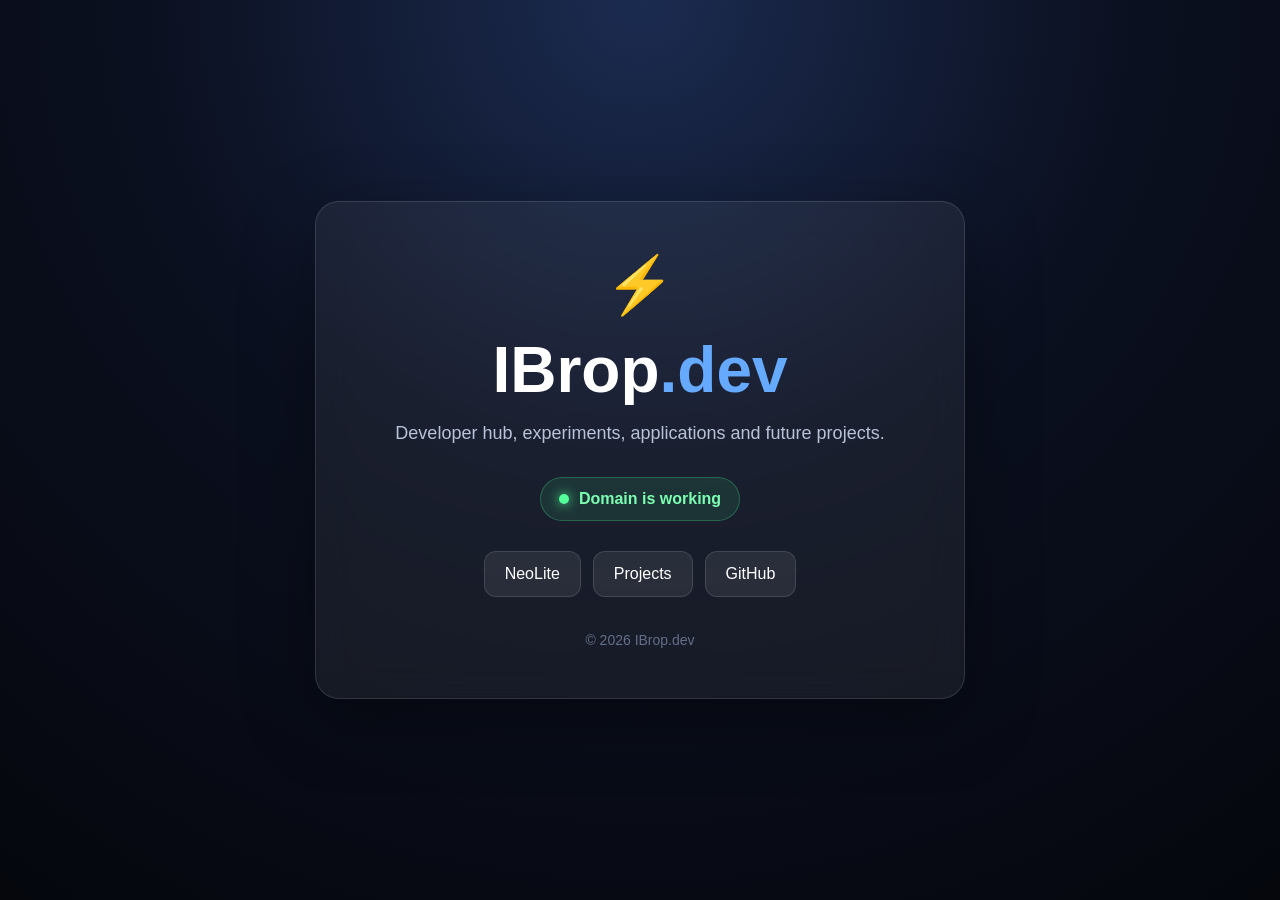
==== index.html @ e0f91a7b "Create index.html" ====
<!DOCTYPE html>
<html lang="ru">
<head>
  <meta charset="UTF-8">
  <meta name="viewport" content="width=device-width, initial-scale=1.0">

  <title>IBrop.dev</title>
  <meta name="description" content="IBrop Developer Hub">

  <style>
    * {
      box-sizing: border-box;
      margin: 0;
      padding: 0;
    }

    body {
      min-height: 100vh;
      display: flex;
      align-items: center;
      justify-content: center;
      font-family: Arial, sans-serif;
      background:
        radial-gradient(circle at top, #1b2b50 0%, #0b1020 45%, #05070d 100%);
      color: white;
    }

    .card {
      width: min(92%, 650px);
      padding: 50px 35px;
      border-radius: 24px;
      background: rgba(255,255,255,0.06);
      border: 1px solid rgba(255,255,255,0.12);
      backdrop-filter: blur(18px);
      text-align: center;
      box-shadow: 0 20px 70px rgba(0,0,0,0.35);
    }

    .logo {
      font-size: 56px;
      margin-bottom: 15px;
    }

    h1 {
      font-size: clamp(38px, 8vw, 64px);
      margin-bottom: 12px;
    }

    .domain {
      color: #66aaff;
    }

    p {
      color: #b8c2d8;
      font-size: 18px;
      line-height: 1.6;
      margin-bottom: 30px;
    }

    .status {
      display: inline-flex;
      align-items: center;
      gap: 10px;
      padding: 12px 18px;
      border-radius: 999px;
      background: rgba(70, 255, 150, 0.1);
      border: 1px solid rgba(70, 255, 150, 0.25);
      color: #7dffb2;
      font-weight: bold;
      margin-bottom: 30px;
    }

    .dot {
      width: 10px;
      height: 10px;
      border-radius: 50%;
      background: #55ff99;
      box-shadow: 0 0 12px #55ff99;
    }

    .links {
      display: flex;
      gap: 12px;
      justify-content: center;
      flex-wrap: wrap;
    }

    a {
      text-decoration: none;
      color: white;
      padding: 13px 20px;
      border-radius: 12px;
      background: rgba(255,255,255,0.08);
      border: 1px solid rgba(255,255,255,0.12);
      transition: 0.2s;
    }

    a:hover {
      transform: translateY(-2px);
      background: rgba(255,255,255,0.14);
    }

    footer {
      margin-top: 35px;
      color: #647089;
      font-size: 14px;
    }
  </style>
</head>

<body>

  <div class="card">

    <div class="logo">⚡</div>

    <h1>
      IBrop<span class="domain">.dev</span>
    </h1>

    <p>
      Developer hub, experiments, applications and future projects.
    </p>

    <div class="status">
      <span class="dot"></span>
      Domain is working
    </div>

    <div class="links">
      <a href="#">NeoLite</a>
      <a href="#">Projects</a>
      <a href="#">GitHub</a>
    </div>

    <footer>
      © 2026 IBrop.dev
    </footer>

  </div>

</body>
</html>
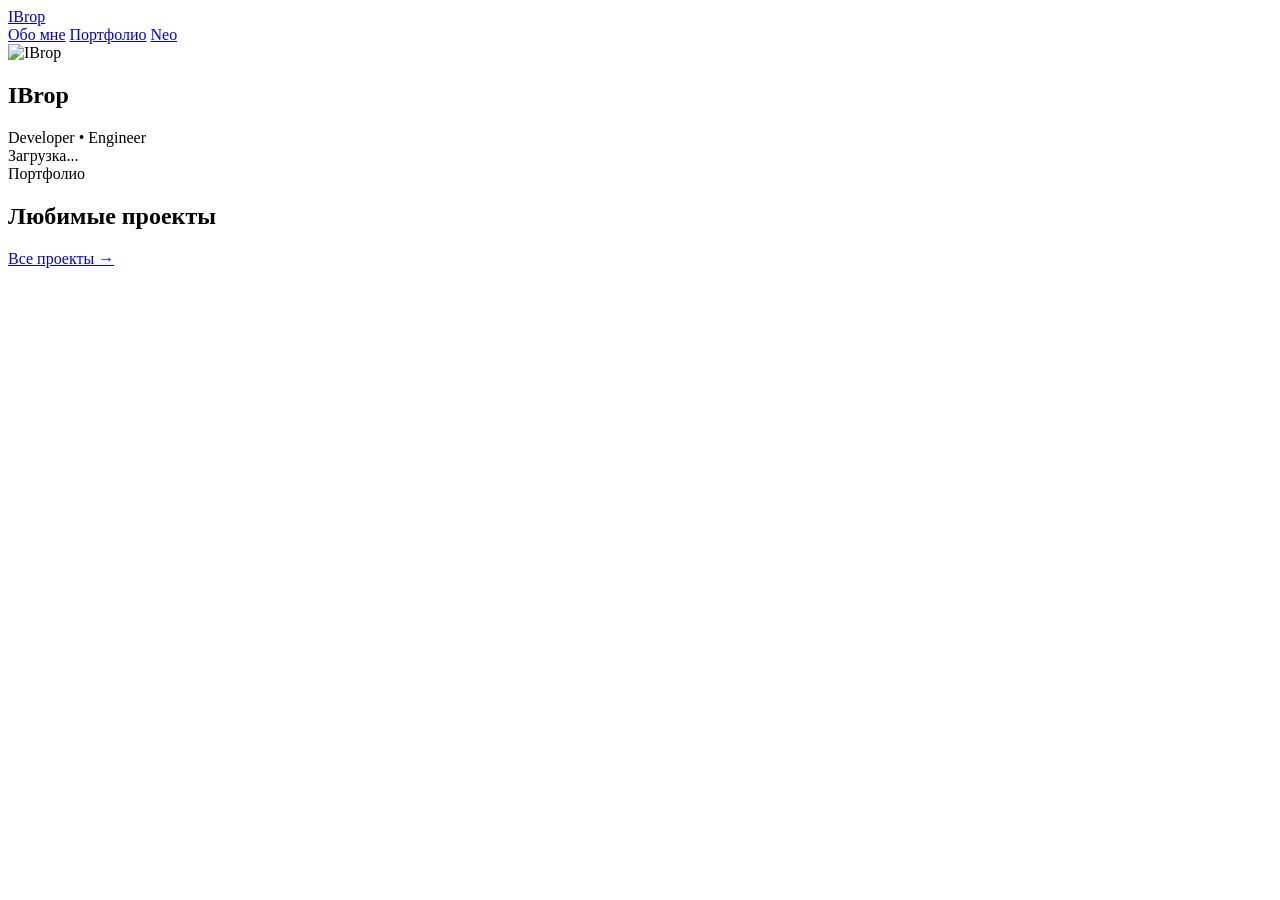
==== commit a2875a29: "Update index.html" ====
--- a/index.html
+++ b/index.html
@@ -1,143 +1,113 @@
 <!DOCTYPE html>
 <html lang="ru">
 <head>
-  <meta charset="UTF-8">
-  <meta name="viewport" content="width=device-width, initial-scale=1.0">
+    <meta charset="UTF-8">
+    <meta name="viewport" content="width=device-width, initial-scale=1.0">
 
-  <title>IBrop.dev</title>
-  <meta name="description" content="IBrop Developer Hub">
+    <title>IBrop</title>
 
-  <style>
-    * {
-      box-sizing: border-box;
-      margin: 0;
-      padding: 0;
-    }
-
-    body {
-      min-height: 100vh;
-      display: flex;
-      align-items: center;
-      justify-content: center;
-      font-family: Arial, sans-serif;
-      background:
-        radial-gradient(circle at top, #1b2b50 0%, #0b1020 45%, #05070d 100%);
-      color: white;
-    }
-
-    .card {
-      width: min(92%, 650px);
-      padding: 50px 35px;
-      border-radius: 24px;
-      background: rgba(255,255,255,0.06);
-      border: 1px solid rgba(255,255,255,0.12);
-      backdrop-filter: blur(18px);
-      text-align: center;
-      box-shadow: 0 20px 70px rgba(0,0,0,0.35);
-    }
-
-    .logo {
-      font-size: 56px;
-      margin-bottom: 15px;
-    }
-
-    h1 {
-      font-size: clamp(38px, 8vw, 64px);
-      margin-bottom: 12px;
-    }
-
-    .domain {
-      color: #66aaff;
-    }
-
-    p {
-      color: #b8c2d8;
-      font-size: 18px;
-      line-height: 1.6;
-      margin-bottom: 30px;
-    }
-
-    .status {
-      display: inline-flex;
-      align-items: center;
-      gap: 10px;
-      padding: 12px 18px;
-      border-radius: 999px;
-      background: rgba(70, 255, 150, 0.1);
-      border: 1px solid rgba(70, 255, 150, 0.25);
-      color: #7dffb2;
-      font-weight: bold;
-      margin-bottom: 30px;
-    }
-
-    .dot {
-      width: 10px;
-      height: 10px;
-      border-radius: 50%;
-      background: #55ff99;
-      box-shadow: 0 0 12px #55ff99;
-    }
-
-    .links {
-      display: flex;
-      gap: 12px;
-      justify-content: center;
-      flex-wrap: wrap;
-    }
-
-    a {
-      text-decoration: none;
-      color: white;
-      padding: 13px 20px;
-      border-radius: 12px;
-      background: rgba(255,255,255,0.08);
-      border: 1px solid rgba(255,255,255,0.12);
-      transition: 0.2s;
-    }
-
-    a:hover {
-      transform: translateY(-2px);
-      background: rgba(255,255,255,0.14);
-    }
-
-    footer {
-      margin-top: 35px;
-      color: #647089;
-      font-size: 14px;
-    }
-  </style>
+    <link rel="stylesheet" href="/style.css">
 </head>
 
 <body>
 
-  <div class="card">
+<div class="page">
 
-    <div class="logo">⚡</div>
+    <!-- ВЕРХНЯЯ ПАНЕЛЬ -->
+    <header class="navbar">
 
-    <h1>
-      IBrop<span class="domain">.dev</span>
-    </h1>
+        <a class="navbar-logo" href="/">
+            IBrop
+        </a>
 
-    <p>
-      Developer hub, experiments, applications and future projects.
-    </p>
+        <nav class="navbar-links">
+            <a class="active" href="/">Обо мне</a>
+            <a href="/portfolio/">Портфолио</a>
+            <a href="https://neo.ibrop.dev/">Neo</a>
+        </nav>
 
-    <div class="status">
-      <span class="dot"></span>
-      Domain is working
-    </div>
+    </header>
 
-    <div class="links">
-      <a href="#">NeoLite</a>
-      <a href="#">Projects</a>
-      <a href="#">GitHub</a>
-    </div>
 
-    <footer>
-      © 2026 IBrop.dev
-    </footer>
+    <!-- ОБО МНЕ -->
+    <main>
 
-  </div>
+        <section class="profile">
+
+            <div class="avatar-wrapper">
+                <img
+                    id="profile-avatar"
+                    class="avatar"
+                    src="/assets/avatar.png"
+                    alt="IBrop"
+                >
+            </div>
+
+
+            <div class="profile-info">
+
+                <h1 id="profile-name">
+                    IBrop
+                </h1>
+
+                <div
+                    id="profile-subtitle"
+                    class="profile-subtitle"
+                >
+                    Developer • Engineer
+                </div>
+
+                <div
+                    id="profile-description"
+                    class="profile-description"
+                >
+                    Загрузка...
+                </div>
+
+            </div>
+
+        </section>
+
+
+        <!-- ПРОЕКТЫ -->
+        <section class="featured-section">
+
+            <div class="section-header">
+
+                <div>
+                    <div class="section-small">
+                        Портфолио
+                    </div>
+
+                    <h2 id="projects-title">
+                        Любимые проекты
+                    </h2>
+                </div>
+
+                <a
+                    class="all-projects-button"
+                    href="/portfolio/"
+                >
+                    Все проекты →
+                </a>
+
+            </div>
+
+
+            <div
+                id="featured-projects"
+                class="projects-grid"
+            >
+            </div>
+
+        </section>
+
+    </main>
+
+</div>
+
+
+<script src="/script.js"></script>
 
 </body>
 </html>
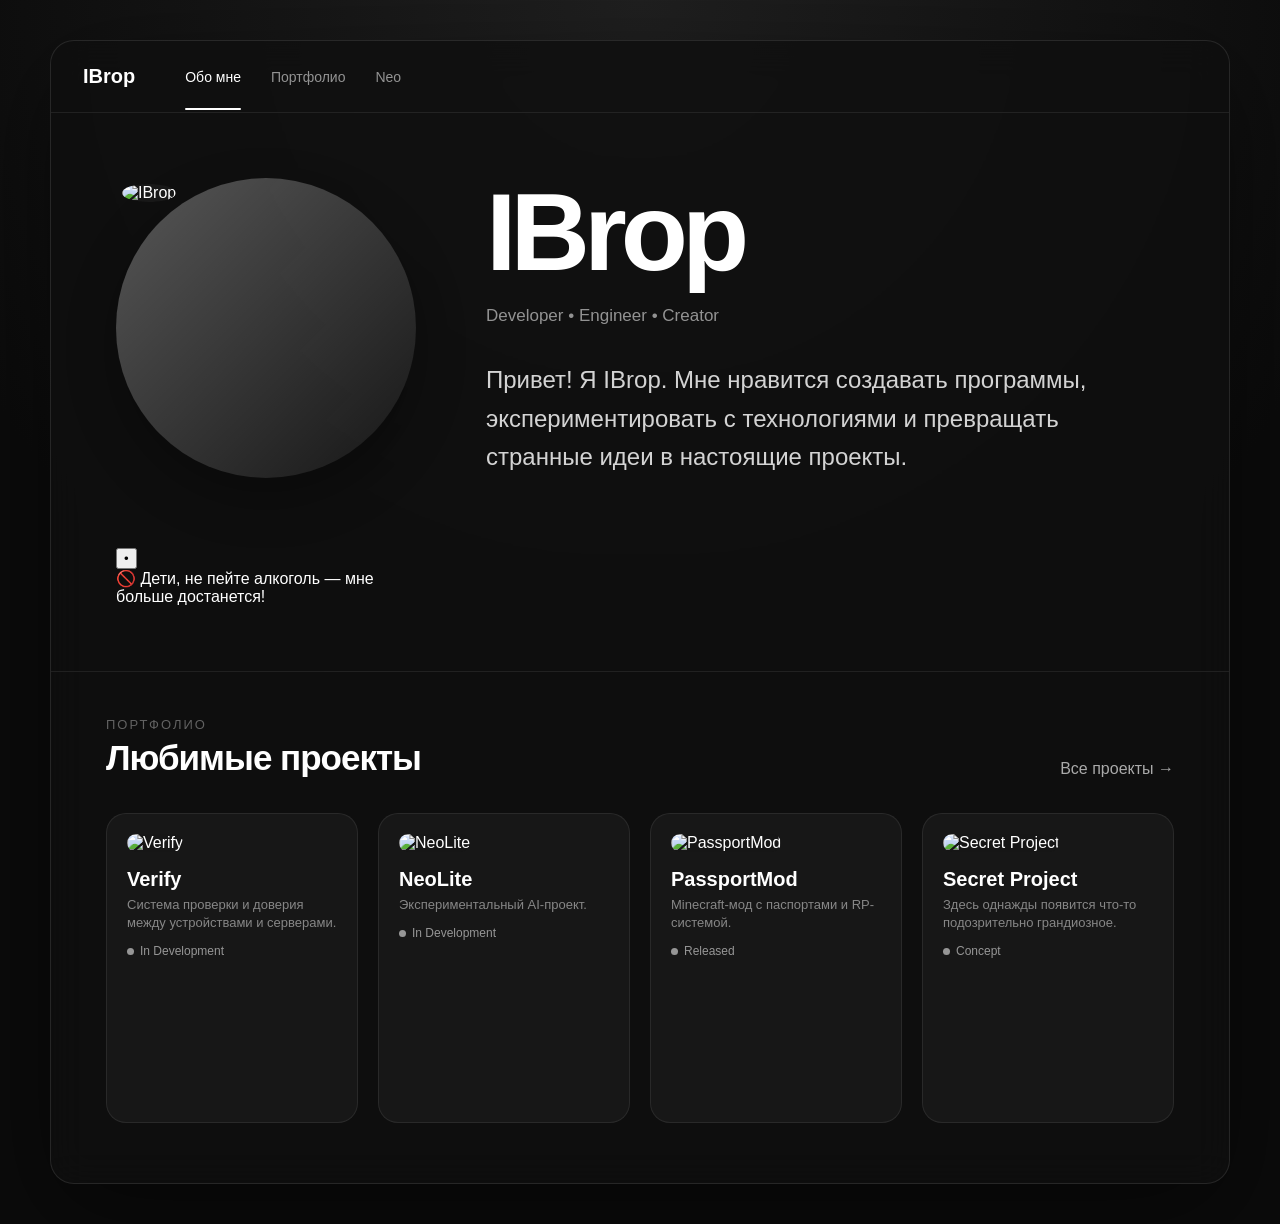
==== commit 661a9da2: "Update index.html" ====
--- a/index.html
+++ b/index.html
@@ -13,7 +13,10 @@
 
 <div class="page">
 
-    <!-- ВЕРХНЯЯ ПАНЕЛЬ -->
+    <!-- =========================
+         NAVBAR
+    ========================== -->
+
     <header class="navbar">
 
         <a class="navbar-logo" href="/">
@@ -21,26 +24,46 @@
         </a>
 
         <nav class="navbar-links">
-            <a class="active" href="/">Обо мне</a>
-            <a href="/portfolio/">Портфолио</a>
-            <a href="https://neo.ibrop.dev/">Neo</a>
+
+            <a class="active" href="/">
+                Обо мне
+            </a>
+
+            <a href="/portfolio/">
+                Портфолио
+            </a>
+
+            <a href="https://neo.ibrop.dev/">
+                Neo
+            </a>
+
         </nav>
 
     </header>
 
 
-    <!-- ОБО МНЕ -->
+    <!-- =========================
+         MAIN
+    ========================== -->
+
     <main>
+
+
+        <!-- =========================
+             PROFILE
+        ========================== -->
 
         <section class="profile">
 
             <div class="avatar-wrapper">
+
                 <img
                     id="profile-avatar"
                     class="avatar"
                     src="/assets/avatar.png"
                     alt="IBrop"
                 >
+
             </div>
 
 
@@ -54,14 +77,46 @@
                     id="profile-subtitle"
                     class="profile-subtitle"
                 >
-                    Developer • Engineer
+                    Developer • Engineer • Creator
                 </div>
 
                 <div
                     id="profile-description"
                     class="profile-description"
                 >
-                    Загрузка...
+                    Привет! Я IBrop. Мне нравится создавать программы,
+                    экспериментировать с технологиями и превращать
+                    странные идеи в настоящие проекты.
+                </div>
+
+            </div>
+
+
+            <!-- =========================
+                 EASTER EGG
+            ========================== -->
+
+            <div class="easter-egg">
+
+                <button
+                    class="thought-button"
+                    aria-label="Секрет"
+                    title=""
+                >
+                    •
+                </button>
+
+                <div class="thought-bubble">
+
+                    <span class="thought-icon">
+                        🚫
+                    </span>
+
+                    <span>
+                        Дети, не пейте алкоголь —
+                        мне больше достанется!
+                    </span>
+
                 </div>
 
             </div>
@@ -69,12 +124,16 @@
         </section>
 
 
-        <!-- ПРОЕКТЫ -->
+        <!-- =========================
+             FEATURED PROJECTS
+        ========================== -->
+
         <section class="featured-section">
 
             <div class="section-header">
 
                 <div>
+
                     <div class="section-small">
                         Портфолио
                     </div>
@@ -82,7 +141,9 @@
                     <h2 id="projects-title">
                         Любимые проекты
                     </h2>
+
                 </div>
+
 
                 <a
                     class="all-projects-button"
--- a/style.css
+++ b/style.css
@@ -0,0 +1,612 @@
+* {
+    box-sizing: border-box;
+}
+
+html {
+    scroll-behavior: smooth;
+}
+
+body {
+    margin: 0;
+
+    font-family:
+        Inter,
+        -apple-system,
+        BlinkMacSystemFont,
+        "Segoe UI",
+        sans-serif;
+
+    background:
+        radial-gradient(
+            circle at top,
+            #202020,
+            #0b0b0b 55%
+        );
+
+    color: #ffffff;
+
+    min-height: 100vh;
+}
+
+
+/* =========================
+   ГЛАВНЫЙ КОНТЕЙНЕР
+========================= */
+
+.page {
+
+    width: min(
+        1180px,
+        calc(100% - 40px)
+    );
+
+    margin: 40px auto;
+
+    background:
+        rgba(15, 15, 15, 0.82);
+
+    border:
+        1px solid rgba(255,255,255,0.10);
+
+    border-radius: 24px;
+
+    overflow: hidden;
+
+    backdrop-filter: blur(18px);
+
+    box-shadow:
+        0 30px 100px rgba(0,0,0,0.45);
+}
+
+
+/* =========================
+   NAVBAR
+========================= */
+
+.navbar {
+
+    height: 72px;
+
+    display: flex;
+
+    align-items: center;
+
+    padding:
+        0 32px;
+
+    gap: 50px;
+
+    border-bottom:
+        1px solid rgba(255,255,255,0.08);
+}
+
+
+.navbar-logo {
+
+    color: white;
+
+    font-size: 20px;
+
+    font-weight: 800;
+
+    text-decoration: none;
+}
+
+
+.navbar-links {
+
+    display: flex;
+
+    align-items: center;
+
+    gap: 30px;
+}
+
+
+.navbar-links a {
+
+    position: relative;
+
+    color:
+        rgba(255,255,255,0.55);
+
+    font-size: 14px;
+
+    font-weight: 500;
+
+    text-decoration: none;
+
+    transition: 0.2s;
+}
+
+
+.navbar-links a:hover {
+
+    color: white;
+}
+
+
+.navbar-links a.active {
+
+    color: white;
+}
+
+
+.navbar-links a.active::after {
+
+    content: "";
+
+    position: absolute;
+
+    left: 0;
+
+    right: 0;
+
+    bottom: -25px;
+
+    height: 2px;
+
+    border-radius: 10px;
+
+    background: white;
+}
+
+
+/* =========================
+   ПРОФИЛЬ
+========================= */
+
+.profile {
+
+    min-height: 470px;
+
+    padding:
+        65px 65px;
+
+    display: grid;
+
+    grid-template-columns:
+        300px 1fr;
+
+    align-items: center;
+
+    gap: 70px;
+}
+
+
+.avatar-wrapper {
+
+    width: 300px;
+
+    height: 300px;
+
+    border-radius: 50%;
+
+    padding: 6px;
+
+    background:
+        linear-gradient(
+            135deg,
+            rgba(255,255,255,0.3),
+            rgba(255,255,255,0.03)
+        );
+
+    box-shadow:
+        0 20px 50px rgba(0,0,0,0.3);
+}
+
+
+.avatar {
+
+    width: 100%;
+
+    height: 100%;
+
+    object-fit: cover;
+
+    border-radius: inherit;
+
+    background: #181818;
+}
+
+
+.profile-info {
+
+    max-width: 680px;
+}
+
+
+.profile-info h1 {
+
+    margin: 0;
+
+    font-size:
+        clamp(
+            60px,
+            9vw,
+            110px
+        );
+
+    line-height: 0.95;
+
+    letter-spacing: -6px;
+
+    font-weight: 800;
+}
+
+
+.profile-subtitle {
+
+    margin-top: 22px;
+
+    color:
+        rgba(255,255,255,0.55);
+
+    font-size: 17px;
+
+    font-weight: 500;
+}
+
+
+.profile-description {
+
+    margin-top: 35px;
+
+    max-width: 650px;
+
+    font-size:
+        clamp(
+            18px,
+            2vw,
+            24px
+        );
+
+    line-height: 1.6;
+
+    color:
+        rgba(255,255,255,0.82);
+}
+
+
+/* =========================
+   ПРОЕКТЫ
+========================= */
+
+.featured-section {
+
+    padding:
+        45px 55px 60px;
+
+    border-top:
+        1px solid rgba(255,255,255,0.08);
+}
+
+
+.section-header {
+
+    display: flex;
+
+    justify-content:
+        space-between;
+
+    align-items:
+        flex-end;
+
+    margin-bottom: 35px;
+}
+
+
+.section-small {
+
+    font-size: 13px;
+
+    text-transform: uppercase;
+
+    letter-spacing: 2px;
+
+    color:
+        rgba(255,255,255,0.35);
+
+    margin-bottom: 6px;
+}
+
+
+.section-header h2 {
+
+    margin: 0;
+
+    font-size: 35px;
+
+    letter-spacing: -1px;
+}
+
+
+.all-projects-button {
+
+    color:
+        rgba(255,255,255,0.65);
+
+    text-decoration: none;
+
+    transition: 0.2s;
+}
+
+
+.all-projects-button:hover {
+
+    color: white;
+
+    transform:
+        translateX(4px);
+}
+
+
+/* =========================
+   СЕТКА
+========================= */
+
+.projects-grid {
+
+    display: grid;
+
+    grid-template-columns:
+        repeat(
+            4,
+            1fr
+        );
+
+    gap: 20px;
+}
+
+
+/* =========================
+   КАРТОЧКА
+========================= */
+
+.project-card {
+
+    position: relative;
+
+    display: block;
+
+    min-height: 310px;
+
+    padding: 20px;
+
+    border-radius: 20px;
+
+    overflow: hidden;
+
+    text-decoration: none;
+
+    color: white;
+
+    background:
+        rgba(255,255,255,0.045);
+
+    border:
+        1px solid rgba(255,255,255,0.08);
+
+    transition:
+        transform .25s,
+        border-color .25s,
+        background .25s;
+}
+
+
+.project-card:hover {
+
+    transform:
+        translateY(-7px);
+
+    background:
+        rgba(255,255,255,0.07);
+
+    border-color:
+        rgba(255,255,255,0.18);
+}
+
+
+.project-icon {
+
+    width: 100%;
+
+    aspect-ratio: 1;
+
+    border-radius: 14px;
+
+    object-fit: cover;
+
+    background: #161616;
+}
+
+
+.project-info {
+
+    margin-top: 16px;
+}
+
+
+.project-name {
+
+    font-size: 20px;
+
+    font-weight: 700;
+}
+
+
+.project-description {
+
+    margin-top: 5px;
+
+    font-size: 13px;
+
+    line-height: 1.4;
+
+    color:
+        rgba(255,255,255,0.48);
+}
+
+
+.project-status {
+
+    display: inline-flex;
+
+    align-items: center;
+
+    gap: 6px;
+
+    margin-top: 12px;
+
+    font-size: 12px;
+
+    color:
+        rgba(255,255,255,0.55);
+}
+
+
+.status-dot {
+
+    width: 7px;
+
+    height: 7px;
+
+    border-radius: 50%;
+
+    background: currentColor;
+}
+
+
+/* =========================
+   МОБИЛЬНАЯ ВЕРСИЯ
+========================= */
+
+@media
+(max-width: 900px) {
+
+    .page {
+
+        width:
+            calc(100% - 24px);
+
+        margin:
+            12px auto;
+
+        border-radius: 18px;
+    }
+
+
+    .navbar {
+
+        padding:
+            0 20px;
+
+        gap: 30px;
+
+        overflow-x: auto;
+    }
+
+
+    .profile {
+
+        grid-template-columns:
+            1fr;
+
+        text-align: center;
+
+        padding:
+            55px 25px;
+
+        gap: 35px;
+    }
+
+
+    .avatar-wrapper {
+
+        width: 220px;
+
+        height: 220px;
+
+        margin: auto;
+    }
+
+
+    .profile-info {
+
+        margin: auto;
+    }
+
+
+    .profile-info h1 {
+
+        letter-spacing: -3px;
+    }
+
+
+    .profile-description {
+
+        margin-left: auto;
+
+        margin-right: auto;
+    }
+
+
+    .featured-section {
+
+        padding:
+            40px 25px;
+    }
+
+
+    .projects-grid {
+
+        grid-template-columns:
+            repeat(
+                2,
+                1fr
+            );
+    }
+
+}
+
+
+@media
+(max-width: 550px) {
+
+    .navbar-logo {
+        display: none;
+    }
+
+
+    .navbar {
+
+        justify-content:
+            center;
+    }
+
+
+    .navbar-links {
+
+        gap: 22px;
+    }
+
+
+    .projects-grid {
+
+        grid-template-columns:
+            1fr;
+    }
+
+
+    .section-header {
+
+        align-items:
+            flex-start;
+
+        flex-direction:
+            column;
+
+        gap: 15px;
+    }
+
+}
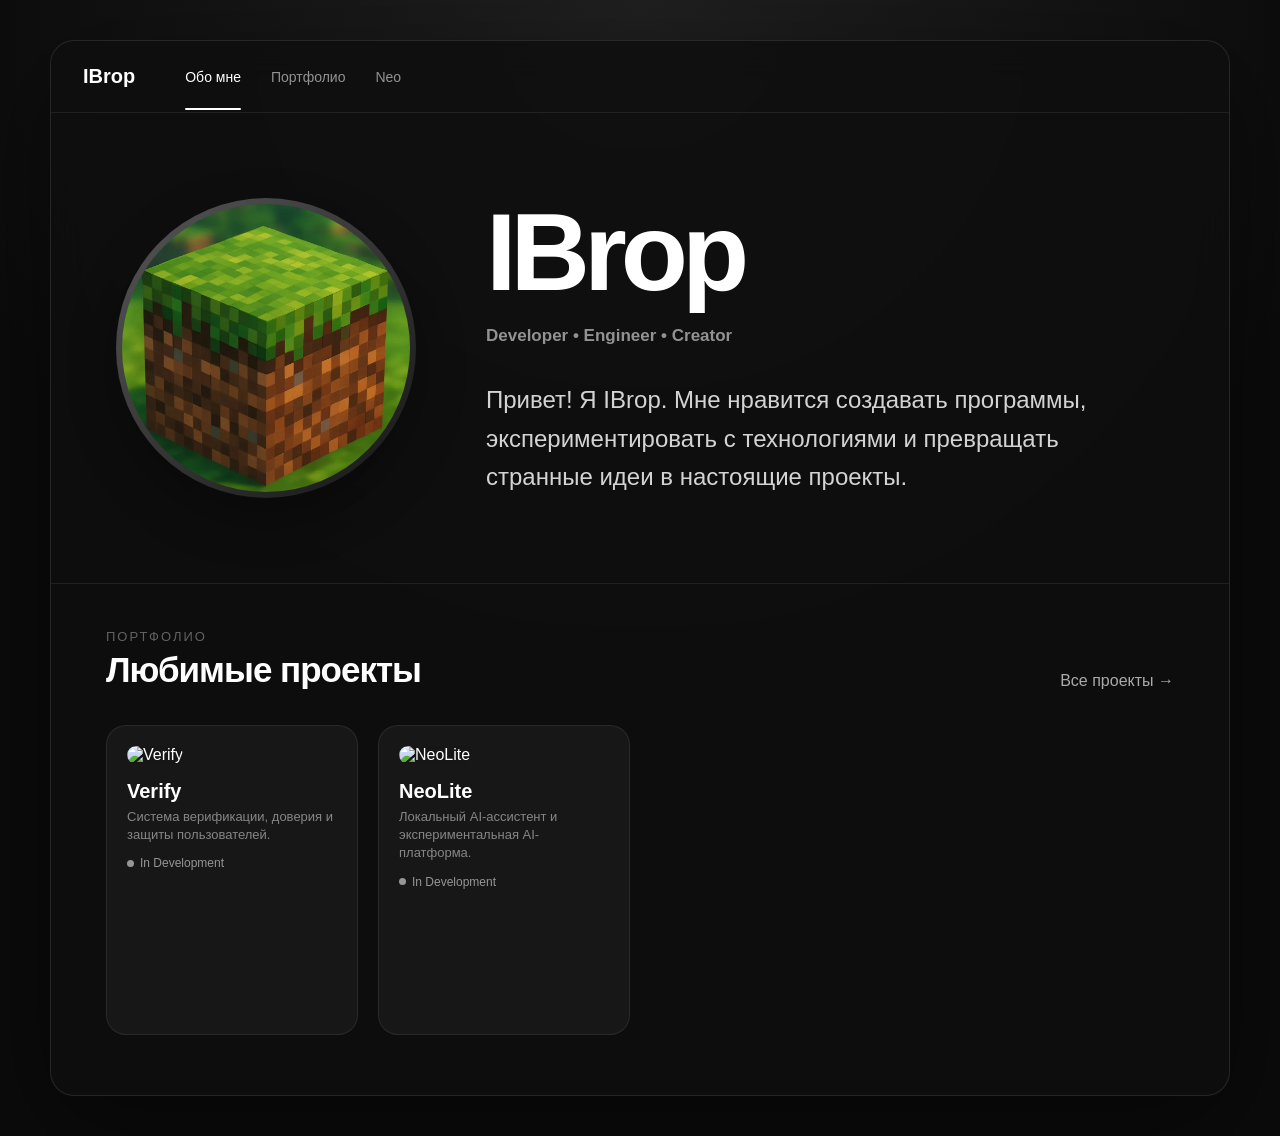
==== commit aa956620: "Update index.html" ====
--- a/index.html
+++ b/index.html
@@ -1,5 +1,6 @@
 <!DOCTYPE html>
 <html lang="ru">
+
 <head>
     <meta charset="UTF-8">
     <meta name="viewport" content="width=device-width, initial-scale=1.0">
@@ -55,6 +56,8 @@
 
         <section class="profile">
 
+            <!-- АВАТАР -->
+
             <div class="avatar-wrapper">
 
                 <img
@@ -66,6 +69,8 @@
 
             </div>
 
+
+            <!-- ИНФОРМАЦИЯ -->
 
             <div class="profile-info">
 
@@ -96,15 +101,22 @@
                  EASTER EGG
             ========================== -->
 
-            <div class="easter-egg">
+            <div
+                class="easter-egg"
+                id="easterEgg"
+            >
 
-                <button
-                    class="thought-button"
-                    aria-label="Секрет"
-                    title=""
-                >
-                    •
-                </button>
+                <!--
+                    Эта область невидимая.
+                    Навёл мышку — появляется мысль.
+                -->
+
+                <div
+                    class="easter-hotspot"
+                    id="easterHotspot"
+                    aria-label="Секретная пасхалка"
+                ></div>
+
 
                 <div class="thought-bubble">
 
@@ -125,7 +137,7 @@
 
 
         <!-- =========================
-             FEATURED PROJECTS
+             PROJECTS
         ========================== -->
 
         <section class="featured-section">
@@ -171,4 +183,5 @@
 <script src="/script.js"></script>
 
 </body>
+
 </html>
--- a/style.css
+++ b/style.css
@@ -1,3 +1,7 @@
+/* =========================
+   BASE
+========================= */
+
 * {
     box-sizing: border-box;
 }
@@ -8,6 +12,8 @@
 
 body {
     margin: 0;
+
+    min-height: 100vh;
 
     font-family:
         Inter,
@@ -16,46 +22,65 @@
         "Segoe UI",
         sans-serif;
 
+    color: #ffffff;
+
     background:
         radial-gradient(
             circle at top,
             #202020,
             #0b0b0b 55%
         );
-
-    color: #ffffff;
-
-    min-height: 100vh;
-}
-
-
-/* =========================
-   ГЛАВНЫЙ КОНТЕЙНЕР
+}
+
+
+/* =========================
+   PAGE
 ========================= */
 
 .page {
 
-    width: min(
-        1180px,
-        calc(100% - 40px)
-    );
-
-    margin: 40px auto;
-
-    background:
-        rgba(15, 15, 15, 0.82);
+    width:
+        min(
+            1180px,
+            calc(100% - 40px)
+        );
+
+    margin:
+        40px auto;
+
+    overflow: hidden;
+
+    background:
+        rgba(
+            15,
+            15,
+            15,
+            0.86
+        );
 
     border:
-        1px solid rgba(255,255,255,0.10);
-
-    border-radius: 24px;
-
-    overflow: hidden;
-
-    backdrop-filter: blur(18px);
+        1px solid
+        rgba(
+            255,
+            255,
+            255,
+            0.10
+        );
+
+    border-radius:
+        24px;
+
+    backdrop-filter:
+        blur(18px);
 
     box-shadow:
-        0 30px 100px rgba(0,0,0,0.45);
+        0 30px 100px
+        rgba(
+            0,
+            0,
+            0,
+            0.45
+        );
 }
 
 
@@ -65,160 +90,239 @@
 
 .navbar {
 
-    height: 72px;
-
-    display: flex;
-
-    align-items: center;
+    height:
+        72px;
+
+    display:
+        flex;
+
+    align-items:
+        center;
+
+    gap:
+        50px;
 
     padding:
         0 32px;
 
-    gap: 50px;
-
     border-bottom:
-        1px solid rgba(255,255,255,0.08);
+        1px solid
+        rgba(
+            255,
+            255,
+            255,
+            0.08
+        );
 }
 
 
 .navbar-logo {
 
-    color: white;
-
-    font-size: 20px;
-
-    font-weight: 800;
-
-    text-decoration: none;
+    color:
+        #ffffff;
+
+    font-size:
+        20px;
+
+    font-weight:
+        800;
+
+    text-decoration:
+        none;
 }
 
 
 .navbar-links {
 
-    display: flex;
-
-    align-items: center;
-
-    gap: 30px;
+    display:
+        flex;
+
+    align-items:
+        center;
+
+    gap:
+        30px;
 }
 
 
 .navbar-links a {
 
-    position: relative;
-
-    color:
-        rgba(255,255,255,0.55);
-
-    font-size: 14px;
-
-    font-weight: 500;
-
-    text-decoration: none;
-
-    transition: 0.2s;
+    position:
+        relative;
+
+    color:
+        rgba(
+            255,
+            255,
+            255,
+            0.55
+        );
+
+    font-size:
+        14px;
+
+    font-weight:
+        500;
+
+    text-decoration:
+        none;
+
+    transition:
+        color .2s;
 }
 
 
 .navbar-links a:hover {
 
-    color: white;
+    color:
+        #ffffff;
 }
 
 
 .navbar-links a.active {
 
-    color: white;
+    color:
+        #ffffff;
 }
 
 
 .navbar-links a.active::after {
 
-    content: "";
-
-    position: absolute;
-
-    left: 0;
-
-    right: 0;
-
-    bottom: -25px;
-
-    height: 2px;
-
-    border-radius: 10px;
-
-    background: white;
-}
-
-
-/* =========================
-   ПРОФИЛЬ
+    content:
+        "";
+
+    position:
+        absolute;
+
+    left:
+        0;
+
+    right:
+        0;
+
+    bottom:
+        -25px;
+
+    height:
+        2px;
+
+    background:
+        #ffffff;
+
+    border-radius:
+        10px;
+}
+
+
+/* =========================
+   PROFILE
 ========================= */
 
 .profile {
 
-    min-height: 470px;
+    position:
+        relative;
+
+    min-height:
+        470px;
 
     padding:
-        65px 65px;
-
-    display: grid;
+        65px;
+
+    display:
+        grid;
 
     grid-template-columns:
         300px 1fr;
 
-    align-items: center;
-
-    gap: 70px;
-}
-
+    align-items:
+        center;
+
+    gap:
+        70px;
+}
+
+
+/* =========================
+   AVATAR
+========================= */
 
 .avatar-wrapper {
 
-    width: 300px;
-
-    height: 300px;
-
-    border-radius: 50%;
-
-    padding: 6px;
+    width:
+        300px;
+
+    height:
+        300px;
+
+    border-radius:
+        50%;
+
+    padding:
+        6px;
 
     background:
         linear-gradient(
             135deg,
-            rgba(255,255,255,0.3),
-            rgba(255,255,255,0.03)
+            rgba(
+                255,
+                255,
+                255,
+                0.3
+            ),
+            rgba(
+                255,
+                255,
+                255,
+                0.03
+            )
         );
 
     box-shadow:
-        0 20px 50px rgba(0,0,0,0.3);
+        0 20px 50px
+        rgba(
+            0,
+            0,
+            0,
+            0.3
+        );
 }
 
 
 .avatar {
 
-    width: 100%;
-
-    height: 100%;
-
-    object-fit: cover;
-
-    border-radius: inherit;
-
-    background: #181818;
-}
-
+    width:
+        100%;
+
+    height:
+        100%;
+
+    object-fit:
+        cover;
+
+    border-radius:
+        inherit;
+
+    background:
+        #181818;
+}
+
+
+/* =========================
+   PROFILE INFO
+========================= */
 
 .profile-info {
 
-    max-width: 680px;
+    max-width:
+        680px;
 }
 
 
 .profile-info h1 {
 
-    margin: 0;
+    margin:
+        0;
 
     font-size:
         clamp(
@@ -227,32 +331,45 @@
             110px
         );
 
-    line-height: 0.95;
-
-    letter-spacing: -6px;
-
-    font-weight: 800;
+    line-height:
+        .95;
+
+    letter-spacing:
+        -6px;
+
+    font-weight:
+        800;
 }
 
 
 .profile-subtitle {
 
-    margin-top: 22px;
-
-    color:
-        rgba(255,255,255,0.55);
-
-    font-size: 17px;
-
-    font-weight: 500;
+    margin-top:
+        22px;
+
+    color:
+        rgba(
+            255,
+            255,
+            255,
+            0.55
+        );
+
+    font-size:
+        17px;
+
+    font-weight:
+        600;
 }
 
 
 .profile-description {
 
-    margin-top: 35px;
-
-    max-width: 650px;
+    margin-top:
+        35px;
+
+    max-width:
+        650px;
 
     font-size:
         clamp(
@@ -261,15 +378,299 @@
             24px
         );
 
-    line-height: 1.6;
-
-    color:
-        rgba(255,255,255,0.82);
-}
-
-
-/* =========================
-   ПРОЕКТЫ
+    line-height:
+        1.6;
+
+    color:
+        rgba(
+            255,
+            255,
+            255,
+            0.82
+        );
+}
+
+
+/* =========================
+   EASTER EGG
+========================= */
+
+.easter-egg {
+
+    position:
+        absolute;
+
+    right:
+        30px;
+
+    top:
+        50%;
+
+    transform:
+        translateY(-50%);
+
+    z-index:
+        20;
+}
+
+
+/* Маленькая почти незаметная точка */
+
+.thought-button {
+
+    width:
+        28px;
+
+    height:
+        28px;
+
+    display:
+        flex;
+
+    align-items:
+        center;
+
+    justify-content:
+        center;
+
+    padding:
+        0;
+
+    border:
+        none;
+
+    border-radius:
+        50%;
+
+    background:
+        transparent;
+
+    color:
+        rgba(
+            255,
+            255,
+            255,
+            0.16
+        );
+
+    font-size:
+        24px;
+
+    line-height:
+        1;
+
+    cursor:
+        pointer;
+
+    transition:
+        color .2s,
+        transform .2s,
+        background .2s;
+}
+
+
+.thought-button:hover {
+
+    color:
+        rgba(
+            255,
+            255,
+            255,
+            0.8
+        );
+
+    transform:
+        scale(1.25);
+
+    background:
+        rgba(
+            255,
+            255,
+            255,
+            0.03
+        );
+}
+
+
+/* Сама мысль */
+
+.thought-bubble {
+
+    position:
+        absolute;
+
+    right:
+        0;
+
+    bottom:
+        48px;
+
+    width:
+        280px;
+
+    display:
+        flex;
+
+    align-items:
+        flex-start;
+
+    gap:
+        10px;
+
+    padding:
+        16px 18px;
+
+    border:
+        1px solid
+        rgba(
+            255,
+            255,
+            255,
+            0.12
+        );
+
+    border-radius:
+        18px;
+
+    background:
+        rgba(
+            25,
+            25,
+            25,
+            0.94
+        );
+
+    backdrop-filter:
+        blur(15px);
+
+    color:
+        rgba(
+            255,
+            255,
+            255,
+            0.92
+        );
+
+    font-size:
+        14px;
+
+    line-height:
+        1.45;
+
+    box-shadow:
+        0 15px 40px
+        rgba(
+            0,
+            0,
+            0,
+            0.4
+        );
+
+    opacity:
+        0;
+
+    visibility:
+        hidden;
+
+    transform:
+        translateY(8px)
+        scale(.96);
+
+    transform-origin:
+        bottom right;
+
+    transition:
+        opacity .2s,
+        transform .2s,
+        visibility .2s;
+
+    pointer-events:
+        none;
+}
+
+
+.thought-icon {
+
+    flex:
+        0 0 auto;
+}
+
+
+/* Хвост облака */
+
+.thought-bubble::after {
+
+    content:
+        "";
+
+    position:
+        absolute;
+
+    right:
+        14px;
+
+    bottom:
+        -8px;
+
+    width:
+        14px;
+
+    height:
+        14px;
+
+    background:
+        rgba(
+            25,
+            25,
+            25,
+            0.94
+        );
+
+    border-right:
+        1px solid
+        rgba(
+            255,
+            255,
+            255,
+            0.12
+        );
+
+    border-bottom:
+        1px solid
+        rgba(
+            255,
+            255,
+            255,
+            0.12
+        );
+
+    transform:
+        rotate(45deg);
+}
+
+
+/* Показываем пасхалку */
+
+.easter-egg:hover
+.thought-bubble,
+
+.easter-egg.open
+.thought-bubble {
+
+    opacity:
+        1;
+
+    visibility:
+        visible;
+
+    transform:
+        translateY(0)
+        scale(1);
+}
+
+
+/* =========================
+   FEATURED PROJECTS
 ========================= */
 
 .featured-section {
@@ -278,13 +679,20 @@
         45px 55px 60px;
 
     border-top:
-        1px solid rgba(255,255,255,0.08);
+        1px solid
+        rgba(
+            255,
+            255,
+            255,
+            0.08
+        );
 }
 
 
 .section-header {
 
-    display: flex;
+    display:
+        flex;
 
     justify-content:
         space-between;
@@ -292,49 +700,74 @@
     align-items:
         flex-end;
 
-    margin-bottom: 35px;
+    gap:
+        20px;
+
+    margin-bottom:
+        35px;
 }
 
 
 .section-small {
 
-    font-size: 13px;
-
-    text-transform: uppercase;
-
-    letter-spacing: 2px;
-
-    color:
-        rgba(255,255,255,0.35);
-
-    margin-bottom: 6px;
+    margin-bottom:
+        6px;
+
+    color:
+        rgba(
+            255,
+            255,
+            255,
+            0.35
+        );
+
+    font-size:
+        13px;
+
+    text-transform:
+        uppercase;
+
+    letter-spacing:
+        2px;
 }
 
 
 .section-header h2 {
 
-    margin: 0;
-
-    font-size: 35px;
-
-    letter-spacing: -1px;
+    margin:
+        0;
+
+    font-size:
+        35px;
+
+    letter-spacing:
+        -1px;
 }
 
 
 .all-projects-button {
 
     color:
-        rgba(255,255,255,0.65);
-
-    text-decoration: none;
-
-    transition: 0.2s;
+        rgba(
+            255,
+            255,
+            255,
+            0.65
+        );
+
+    text-decoration:
+        none;
+
+    transition:
+        color .2s,
+        transform .2s;
 }
 
 
 .all-projects-button:hover {
 
-    color: white;
+    color:
+        #ffffff;
 
     transform:
         translateX(4px);
@@ -342,12 +775,13 @@
 
 
 /* =========================
-   СЕТКА
+   PROJECT GRID
 ========================= */
 
 .projects-grid {
 
-    display: grid;
+    display:
+        grid;
 
     grid-template-columns:
         repeat(
@@ -355,37 +789,57 @@
             1fr
         );
 
-    gap: 20px;
-}
-
-
-/* =========================
-   КАРТОЧКА
+    gap:
+        20px;
+}
+
+
+/* =========================
+   PROJECT CARD
 ========================= */
 
 .project-card {
 
-    position: relative;
-
-    display: block;
-
-    min-height: 310px;
-
-    padding: 20px;
-
-    border-radius: 20px;
-
-    overflow: hidden;
-
-    text-decoration: none;
-
-    color: white;
-
-    background:
-        rgba(255,255,255,0.045);
+    position:
+        relative;
+
+    display:
+        block;
+
+    min-height:
+        310px;
+
+    padding:
+        20px;
+
+    overflow:
+        hidden;
+
+    color:
+        #ffffff;
+
+    text-decoration:
+        none;
+
+    background:
+        rgba(
+            255,
+            255,
+            255,
+            0.045
+        );
 
     border:
-        1px solid rgba(255,255,255,0.08);
+        1px solid
+        rgba(
+            255,
+            255,
+            255,
+            0.08
+        );
+
+    border-radius:
+        20px;
 
     transition:
         transform .25s,
@@ -400,161 +854,150 @@
         translateY(-7px);
 
     background:
-        rgba(255,255,255,0.07);
+        rgba(
+            255,
+            255,
+            255,
+            0.07
+        );
 
     border-color:
-        rgba(255,255,255,0.18);
+        rgba(
+            255,
+            255,
+            255,
+            0.18
+        );
 }
 
 
 .project-icon {
 
-    width: 100%;
-
-    aspect-ratio: 1;
-
-    border-radius: 14px;
-
-    object-fit: cover;
-
-    background: #161616;
+    width:
+        100%;
+
+    aspect-ratio:
+        1;
+
+    object-fit:
+        cover;
+
+    border-radius:
+        14px;
+
+    background:
+        #161616;
 }
 
 
 .project-info {
 
-    margin-top: 16px;
+    margin-top:
+        16px;
 }
 
 
 .project-name {
 
-    font-size: 20px;
-
-    font-weight: 700;
+    font-size:
+        20px;
+
+    font-weight:
+        700;
 }
 
 
 .project-description {
 
-    margin-top: 5px;
-
-    font-size: 13px;
-
-    line-height: 1.4;
-
-    color:
-        rgba(255,255,255,0.48);
+    margin-top:
+        5px;
+
+    color:
+        rgba(
+            255,
+            255,
+            255,
+            0.48
+        );
+
+    font-size:
+        13px;
+
+    line-height:
+        1.4;
 }
 
 
 .project-status {
 
-    display: inline-flex;
-
-    align-items: center;
-
-    gap: 6px;
-
-    margin-top: 12px;
-
-    font-size: 12px;
-
-    color:
-        rgba(255,255,255,0.55);
+    display:
+        inline-flex;
+
+    align-items:
+        center;
+
+    gap:
+        6px;
+
+    margin-top:
+        12px;
+
+    color:
+        rgba(
+            255,
+            255,
+            255,
+            0.55
+        );
+
+    font-size:
+        12px;
 }
 
 
 .status-dot {
 
-    width: 7px;
-
-    height: 7px;
-
-    border-radius: 50%;
-
-    background: currentColor;
-}
-
-
-/* =========================
-   МОБИЛЬНАЯ ВЕРСИЯ
+    width:
+        7px;
+
+    height:
+        7px;
+
+    border-radius:
+        50%;
+
+    background:
+        currentColor;
+}
+
+
+/* =========================
+   TABLET
 ========================= */
 
 @media
-(max-width: 900px) {
-
-    .page {
+(max-width: 1000px) {
+
+    .profile {
+
+        grid-template-columns:
+            240px 1fr;
+
+        gap:
+            45px;
+
+        padding:
+            55px 45px;
+    }
+
+
+    .avatar-wrapper {
 
         width:
-            calc(100% - 24px);
-
-        margin:
-            12px auto;
-
-        border-radius: 18px;
-    }
-
-
-    .navbar {
-
-        padding:
-            0 20px;
-
-        gap: 30px;
-
-        overflow-x: auto;
-    }
-
-
-    .profile {
-
-        grid-template-columns:
-            1fr;
-
-        text-align: center;
-
-        padding:
-            55px 25px;
-
-        gap: 35px;
-    }
-
-
-    .avatar-wrapper {
-
-        width: 220px;
-
-        height: 220px;
-
-        margin: auto;
-    }
-
-
-    .profile-info {
-
-        margin: auto;
-    }
-
-
-    .profile-info h1 {
-
-        letter-spacing: -3px;
-    }
-
-
-    .profile-description {
-
-        margin-left: auto;
-
-        margin-right: auto;
-    }
-
-
-    .featured-section {
-
-        padding:
-            40px 25px;
+            240px;
+
+        height:
+            240px;
     }
 
 
@@ -570,11 +1013,158 @@
 }
 
 
+/* =========================
+   MOBILE
+========================= */
+
 @media
-(max-width: 550px) {
+(max-width: 750px) {
+
+    .page {
+
+        width:
+            calc(
+                100% - 20px
+            );
+
+        margin:
+            10px auto;
+
+        border-radius:
+            18px;
+    }
+
+
+    .navbar {
+
+        padding:
+            0 20px;
+
+        gap:
+            30px;
+
+        overflow-x:
+            auto;
+    }
+
+
+    .profile {
+
+        grid-template-columns:
+            1fr;
+
+        text-align:
+            center;
+
+        padding:
+            55px 25px 80px;
+
+        gap:
+            35px;
+    }
+
+
+    .avatar-wrapper {
+
+        width:
+            210px;
+
+        height:
+            210px;
+
+        margin:
+            auto;
+    }
+
+
+    .profile-info {
+
+        margin:
+            auto;
+    }
+
+
+    .profile-info h1 {
+
+        letter-spacing:
+            -3px;
+    }
+
+
+    .profile-description {
+
+        margin-left:
+            auto;
+
+        margin-right:
+            auto;
+    }
+
+
+    .easter-egg {
+
+        right:
+            22px;
+
+        top:
+            auto;
+
+        bottom:
+            22px;
+
+        transform:
+            none;
+    }
+
+
+    .thought-bubble {
+
+        right:
+            0;
+
+        bottom:
+            48px;
+
+        width:
+            min(
+                280px,
+                calc(
+                    100vw - 60px
+                )
+            );
+    }
+
+
+    .featured-section {
+
+        padding:
+            40px 25px;
+    }
+
+
+    .section-header {
+
+        align-items:
+            flex-start;
+
+        flex-direction:
+            column;
+    }
+
+}
+
+
+/* =========================
+   SMALL MOBILE
+========================= */
+
+@media
+(max-width: 520px) {
 
     .navbar-logo {
-        display: none;
+
+        display:
+            none;
     }
 
 
@@ -587,7 +1177,8 @@
 
     .navbar-links {
 
-        gap: 22px;
+        gap:
+            22px;
     }
 
 
@@ -597,16 +1188,4 @@
             1fr;
     }
 
-
-    .section-header {
-
-        align-items:
-            flex-start;
-
-        flex-direction:
-            column;
-
-        gap: 15px;
-    }
-
-}
+}
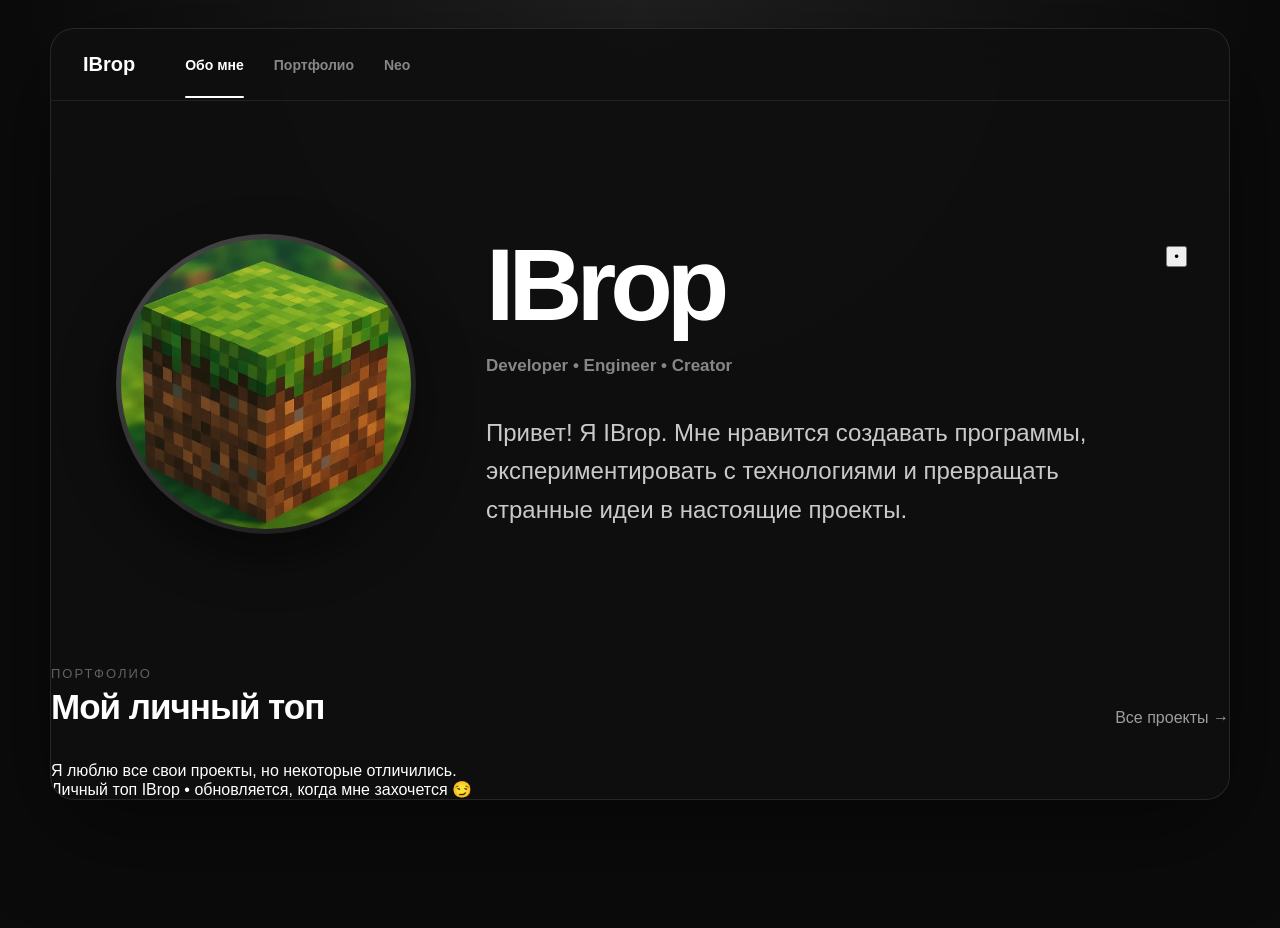
==== commit a36895ac: "Update index.html" ====
--- a/index.html
+++ b/index.html
@@ -49,14 +49,11 @@
 
     <main>
 
-
         <!-- =========================
              PROFILE
         ========================== -->
 
         <section class="profile">
-
-            <!-- АВАТАР -->
 
             <div class="avatar-wrapper">
 
@@ -69,8 +66,6 @@
 
             </div>
 
-
-            <!-- ИНФОРМАЦИЯ -->
 
             <div class="profile-info">
 
@@ -106,17 +101,13 @@
                 id="easterEgg"
             >
 
-                <!--
-                    Эта область невидимая.
-                    Навёл мышку — появляется мысль.
-                -->
-
-                <div
-                    class="easter-hotspot"
-                    id="easterHotspot"
-                    aria-label="Секретная пасхалка"
-                ></div>
-
+                <button
+                    class="easter-dot"
+                    id="easterDot"
+                    aria-label="Секрет"
+                >
+                    •
+                </button>
 
                 <div class="thought-bubble">
 
@@ -137,10 +128,10 @@
 
 
         <!-- =========================
-             PROJECTS
+             PODIUM
         ========================== -->
 
-        <section class="featured-section">
+        <section class="podium-section">
 
             <div class="section-header">
 
@@ -150,8 +141,8 @@
                         Портфолио
                     </div>
 
-                    <h2 id="projects-title">
-                        Любимые проекты
+                    <h2>
+                        Мой личный топ
                     </h2>
 
                 </div>
@@ -168,9 +159,25 @@
 
 
             <div
-                id="featured-projects"
-                class="projects-grid"
+                id="podium"
+                class="podium"
             >
+
+                <!-- JS сам вставит 2 / 1 / 3 -->
+
+            </div>
+
+
+            <div class="podium-caption">
+
+                <div class="podium-caption-main">
+                    Я люблю все свои проекты, но некоторые отличились.
+                </div>
+
+                <div class="podium-caption-small">
+                    Личный топ IBrop • обновляется, когда мне захочется 😏
+                </div>
+
             </div>
 
         </section>
--- a/style.css
+++ b/style.css
@@ -46,7 +46,7 @@
         );
 
     margin:
-        40px auto;
+        28px auto;
 
     overflow: hidden;
 
@@ -55,7 +55,7 @@
             15,
             15,
             15,
-            0.86
+            0.9
         );
 
     border:
@@ -90,17 +90,13 @@
 
 .navbar {
 
-    height:
-        72px;
-
-    display:
-        flex;
-
-    align-items:
-        center;
-
-    gap:
-        50px;
+    height: 72px;
+
+    display: flex;
+
+    align-items: center;
+
+    gap: 50px;
 
     padding:
         0 32px;
@@ -118,54 +114,43 @@
 
 .navbar-logo {
 
+    color: #ffffff;
+
+    font-size: 20px;
+
+    font-weight: 800;
+
+    text-decoration: none;
+}
+
+
+.navbar-links {
+
+    display: flex;
+
+    align-items: center;
+
+    gap: 30px;
+}
+
+
+.navbar-links a {
+
+    position: relative;
+
     color:
-        #ffffff;
-
-    font-size:
-        20px;
-
-    font-weight:
-        800;
-
-    text-decoration:
-        none;
-}
-
-
-.navbar-links {
-
-    display:
-        flex;
-
-    align-items:
-        center;
-
-    gap:
-        30px;
-}
-
-
-.navbar-links a {
-
-    position:
-        relative;
-
-    color:
-        rgba(
-            255,
-            255,
-            255,
-            0.55
-        );
-
-    font-size:
-        14px;
-
-    font-weight:
-        500;
-
-    text-decoration:
-        none;
+        rgba(
+            255,
+            255,
+            255,
+            0.50
+        );
+
+    font-size: 14px;
+
+    font-weight: 600;
+
+    text-decoration: none;
 
     transition:
         color .2s;
@@ -174,43 +159,33 @@
 
 .navbar-links a:hover {
 
-    color:
-        #ffffff;
+    color: #ffffff;
 }
 
 
 .navbar-links a.active {
 
-    color:
-        #ffffff;
+    color: #ffffff;
 }
 
 
 .navbar-links a.active::after {
 
-    content:
-        "";
-
-    position:
-        absolute;
-
-    left:
-        0;
-
-    right:
-        0;
-
-    bottom:
-        -25px;
-
-    height:
-        2px;
-
-    background:
-        #ffffff;
-
-    border-radius:
-        10px;
+    content: "";
+
+    position: absolute;
+
+    left: 0;
+
+    right: 0;
+
+    bottom: -25px;
+
+    height: 2px;
+
+    border-radius: 10px;
+
+    background: #ffffff;
 }
 
 
@@ -220,26 +195,21 @@
 
 .profile {
 
-    position:
-        relative;
-
-    min-height:
-        470px;
+    position: relative;
+
+    min-height: 565px;
+
+    display: grid;
+
+    grid-template-columns:
+        300px 1fr;
+
+    align-items: center;
+
+    gap: 70px;
 
     padding:
         65px;
-
-    display:
-        grid;
-
-    grid-template-columns:
-        300px 1fr;
-
-    align-items:
-        center;
-
-    gap:
-        70px;
 }
 
 
@@ -249,17 +219,13 @@
 
 .avatar-wrapper {
 
-    width:
-        300px;
-
-    height:
-        300px;
-
-    border-radius:
-        50%;
-
-    padding:
-        6px;
+    width: 300px;
+
+    height: 300px;
+
+    border-radius: 50%;
+
+    padding: 5px;
 
     background:
         linear-gradient(
@@ -268,43 +234,45 @@
                 255,
                 255,
                 255,
-                0.3
+                0.25
             ),
             rgba(
                 255,
                 255,
                 255,
-                0.03
+                0.025
             )
         );
 
     box-shadow:
-        0 20px 50px
+        0 20px 55px
         rgba(
             0,
             0,
             0,
-            0.3
+            0.38
         );
 }
 
 
 .avatar {
 
-    width:
-        100%;
-
-    height:
-        100%;
-
-    object-fit:
-        cover;
-
-    border-radius:
-        inherit;
+    display: block;
+
+    width: 100%;
+
+    height: 100%;
+
+    object-fit: cover;
+
+    border-radius: 50%;
 
     background:
-        #181818;
+        linear-gradient(
+            135deg,
+            #505050,
+            #242424
+        );
 }
 
 
@@ -314,62 +282,60 @@
 
 .profile-info {
 
-    max-width:
-        680px;
+    max-width: 650px;
 }
 
 
 .profile-info h1 {
 
-    margin:
-        0;
+    margin: 0;
 
     font-size:
         clamp(
-            60px,
-            9vw,
+            70px,
+            8vw,
             110px
         );
 
-    line-height:
-        .95;
-
-    letter-spacing:
-        -6px;
-
-    font-weight:
-        800;
+    line-height: 0.92;
+
+    letter-spacing: -6px;
+
+    font-weight: 850;
 }
 
 
 .profile-subtitle {
 
-    margin-top:
-        22px;
+    margin-top: 24px;
 
     color:
         rgba(
             255,
             255,
             255,
-            0.55
-        );
-
-    font-size:
-        17px;
-
-    font-weight:
-        600;
+            0.50
+        );
+
+    font-size: 17px;
+
+    font-weight: 650;
 }
 
 
 .profile-description {
 
-    margin-top:
-        35px;
-
-    max-width:
-        650px;
+    margin-top: 38px;
+
+    max-width: 640px;
+
+    color:
+        rgba(
+            255,
+            255,
+            255,
+            0.78
+        );
 
     font-size:
         clamp(
@@ -378,16 +344,7 @@
             24px
         );
 
-    line-height:
-        1.6;
-
-    color:
-        rgba(
-            255,
-            255,
-            255,
-            0.82
-        );
+    line-height: 1.6;
 }
 
 
@@ -397,129 +354,87 @@
 
 .easter-egg {
 
-    position:
-        absolute;
-
-    right:
-        30px;
-
-    top:
-        50%;
-
-    transform:
-        translateY(-50%);
-
-    z-index:
-        20;
-}
-
-
-/* Маленькая почти незаметная точка */
-
-.thought-button {
-
-    width:
-        28px;
-
-    height:
-        28px;
-
-    display:
-        flex;
-
-    align-items:
-        center;
-
-    justify-content:
-        center;
-
-    padding:
-        0;
-
-    border:
-        none;
-
-    border-radius:
-        50%;
-
-    background:
-        transparent;
-
-    color:
-        rgba(
-            255,
-            255,
-            255,
-            0.16
-        );
-
-    font-size:
-        24px;
-
-    line-height:
-        1;
-
-    cursor:
-        pointer;
-
-    transition:
-        color .2s,
-        transform .2s,
-        background .2s;
-}
-
-
-.thought-button:hover {
-
-    color:
-        rgba(
-            255,
-            255,
-            255,
-            0.8
-        );
-
-    transform:
-        scale(1.25);
-
-    background:
-        rgba(
-            255,
-            255,
-            255,
-            0.03
-        );
-}
-
-
-/* Сама мысль */
+    position: absolute;
+
+    /*
+        ЭТО ПОЛОЖЕНИЕ ПАСХАЛКИ.
+
+        Если захочешь двигать —
+        меняй right и top.
+    */
+
+    right: 42px;
+
+    top: 145px;
+
+    z-index: 100;
+}
+
+
+/*
+   Полностью невидимая зона.
+
+   Она существует,
+   но посетитель её не видит.
+*/
+
+.easter-hotspot {
+
+    width: 85px;
+
+    height: 85px;
+
+    background: transparent;
+
+    border: 0;
+
+    cursor: default;
+}
+
+
+/* =========================
+   THOUGHT BUBBLE
+========================= */
 
 .thought-bubble {
 
-    position:
-        absolute;
-
-    right:
-        0;
-
-    bottom:
-        48px;
-
-    width:
-        280px;
-
-    display:
-        flex;
-
-    align-items:
-        flex-start;
-
-    gap:
-        10px;
+    position: absolute;
+
+    right: 10px;
+
+    top: 65px;
+
+    width: 285px;
+
+    display: flex;
+
+    align-items: flex-start;
+
+    gap: 10px;
 
     padding:
         16px 18px;
 
+    color:
+        rgba(
+            255,
+            255,
+            255,
+            0.94
+        );
+
+    font-size: 14px;
+
+    line-height: 1.5;
+
+    background:
+        rgba(
+            30,
+            30,
+            30,
+            0.96
+        );
+
     border:
         1px solid
         rgba(
@@ -529,104 +444,68 @@
             0.12
         );
 
-    border-radius:
-        18px;
-
-    background:
-        rgba(
-            25,
-            25,
-            25,
-            0.94
-        );
-
-    backdrop-filter:
-        blur(15px);
-
-    color:
-        rgba(
-            255,
-            255,
-            255,
-            0.92
-        );
-
-    font-size:
-        14px;
-
-    line-height:
-        1.45;
+    border-radius: 18px;
 
     box-shadow:
-        0 15px 40px
+        0 18px 45px
         rgba(
             0,
             0,
             0,
-            0.4
-        );
-
-    opacity:
-        0;
-
-    visibility:
-        hidden;
+            0.45
+        );
+
+    backdrop-filter:
+        blur(18px);
+
+
+    /* Скрыто */
+
+    opacity: 0;
+
+    visibility: hidden;
 
     transform:
-        translateY(8px)
-        scale(.96);
+        translateY(-8px)
+        scale(0.96);
 
     transform-origin:
-        bottom right;
+        top right;
+
+    pointer-events: none;
 
     transition:
-        opacity .2s,
-        transform .2s,
-        visibility .2s;
-
-    pointer-events:
-        none;
-}
-
-
-.thought-icon {
-
-    flex:
-        0 0 auto;
-}
-
-
-/* Хвост облака */
-
-.thought-bubble::after {
-
-    content:
-        "";
-
-    position:
-        absolute;
-
-    right:
-        14px;
-
-    bottom:
-        -8px;
-
-    width:
-        14px;
-
-    height:
-        14px;
+        opacity .18s ease,
+        transform .18s ease,
+        visibility .18s ease;
+}
+
+
+/* ХВОСТ ОБЛАЧКА */
+
+.thought-bubble::before {
+
+    content: "";
+
+    position: absolute;
+
+    top: -7px;
+
+    right: 30px;
+
+    width: 13px;
+
+    height: 13px;
 
     background:
         rgba(
-            25,
-            25,
-            25,
-            0.94
-        );
-
-    border-right:
+            30,
+            30,
+            30,
+            0.96
+        );
+
+    border-left:
         1px solid
         rgba(
             255,
@@ -635,7 +514,7 @@
             0.12
         );
 
-    border-bottom:
+    border-top:
         1px solid
         rgba(
             255,
@@ -649,7 +528,15 @@
 }
 
 
-/* Показываем пасхалку */
+.thought-icon {
+
+    flex-shrink: 0;
+
+    font-size: 16px;
+}
+
+
+/* ПОКАЗАТЬ */
 
 .easter-egg:hover
 .thought-bubble,
@@ -657,11 +544,9 @@
 .easter-egg.open
 .thought-bubble {
 
-    opacity:
-        1;
-
-    visibility:
-        visible;
+    opacity: 1;
+
+    visibility: visible;
 
     transform:
         translateY(0)
@@ -670,7 +555,7 @@
 
 
 /* =========================
-   FEATURED PROJECTS
+   PROJECT SECTION
 ========================= */
 
 .featured-section {
@@ -691,8 +576,7 @@
 
 .section-header {
 
-    display:
-        flex;
+    display: flex;
 
     justify-content:
         space-between;
@@ -700,18 +584,15 @@
     align-items:
         flex-end;
 
-    gap:
-        20px;
-
-    margin-bottom:
-        35px;
+    gap: 20px;
+
+    margin-bottom: 35px;
 }
 
 
 .section-small {
 
-    margin-bottom:
-        6px;
+    margin-bottom: 6px;
 
     color:
         rgba(
@@ -721,27 +602,22 @@
             0.35
         );
 
-    font-size:
-        13px;
+    font-size: 13px;
 
     text-transform:
         uppercase;
 
-    letter-spacing:
-        2px;
+    letter-spacing: 2px;
 }
 
 
 .section-header h2 {
 
-    margin:
-        0;
-
-    font-size:
-        35px;
-
-    letter-spacing:
-        -1px;
+    margin: 0;
+
+    font-size: 35px;
+
+    letter-spacing: -1px;
 }
 
 
@@ -752,11 +628,10 @@
             255,
             255,
             255,
-            0.65
-        );
-
-    text-decoration:
-        none;
+            0.6
+        );
+
+    text-decoration: none;
 
     transition:
         color .2s,
@@ -766,8 +641,7 @@
 
 .all-projects-button:hover {
 
-    color:
-        #ffffff;
+    color: #ffffff;
 
     transform:
         translateX(4px);
@@ -780,8 +654,7 @@
 
 .projects-grid {
 
-    display:
-        grid;
+    display: grid;
 
     grid-template-columns:
         repeat(
@@ -789,8 +662,7 @@
             1fr
         );
 
-    gap:
-        20px;
+    gap: 20px;
 }
 
 
@@ -800,33 +672,26 @@
 
 .project-card {
 
-    position:
-        relative;
-
-    display:
-        block;
-
-    min-height:
-        310px;
-
-    padding:
-        20px;
-
-    overflow:
-        hidden;
-
-    color:
-        #ffffff;
-
-    text-decoration:
-        none;
+    position: relative;
+
+    display: block;
+
+    min-height: 300px;
+
+    padding: 18px;
+
+    overflow: hidden;
+
+    color: #ffffff;
+
+    text-decoration: none;
 
     background:
         rgba(
             255,
             255,
             255,
-            0.045
+            0.04
         );
 
     border:
@@ -838,13 +703,12 @@
             0.08
         );
 
-    border-radius:
-        20px;
+    border-radius: 20px;
 
     transition:
-        transform .25s,
-        border-color .25s,
-        background .25s;
+        transform .22s ease,
+        background .22s ease,
+        border-color .22s ease;
 }
 
 
@@ -873,98 +737,80 @@
 
 .project-icon {
 
-    width:
-        100%;
-
-    aspect-ratio:
-        1;
-
-    object-fit:
-        cover;
-
-    border-radius:
-        14px;
+    width: 100%;
+
+    aspect-ratio: 1;
+
+    object-fit: cover;
+
+    border-radius: 14px;
 
     background:
-        #161616;
+        #151515;
 }
 
 
 .project-info {
 
-    margin-top:
-        16px;
+    margin-top: 16px;
 }
 
 
 .project-name {
 
-    font-size:
-        20px;
-
-    font-weight:
-        700;
+    font-size: 20px;
+
+    font-weight: 750;
 }
 
 
 .project-description {
 
-    margin-top:
-        5px;
+    margin-top: 6px;
 
     color:
         rgba(
             255,
             255,
             255,
-            0.48
-        );
-
-    font-size:
-        13px;
-
-    line-height:
-        1.4;
+            0.46
+        );
+
+    font-size: 13px;
+
+    line-height: 1.45;
 }
 
 
 .project-status {
 
-    display:
-        inline-flex;
-
-    align-items:
-        center;
-
-    gap:
-        6px;
-
-    margin-top:
-        12px;
+    display: inline-flex;
+
+    align-items: center;
+
+    gap: 6px;
+
+    margin-top: 12px;
 
     color:
         rgba(
             255,
             255,
             255,
-            0.55
-        );
-
-    font-size:
-        12px;
+            0.52
+        );
+
+    font-size: 12px;
 }
 
 
 .status-dot {
 
-    width:
-        7px;
-
-    height:
-        7px;
-
-    border-radius:
-        50%;
+    width: 7px;
+
+    height: 7px;
+
+    border-radius: 50%;
 
     background:
         currentColor;
@@ -983,8 +829,7 @@
         grid-template-columns:
             240px 1fr;
 
-        gap:
-            45px;
+        gap: 45px;
 
         padding:
             55px 45px;
@@ -993,11 +838,9 @@
 
     .avatar-wrapper {
 
-        width:
-            240px;
-
-        height:
-            240px;
+        width: 240px;
+
+        height: 240px;
     }
 
 
@@ -1040,11 +883,9 @@
         padding:
             0 20px;
 
-        gap:
-            30px;
-
-        overflow-x:
-            auto;
+        gap: 30px;
+
+        overflow-x: auto;
     }
 
 
@@ -1053,85 +894,116 @@
         grid-template-columns:
             1fr;
 
-        text-align:
-            center;
+        text-align: center;
 
         padding:
-            55px 25px 80px;
-
-        gap:
-            35px;
+            55px 25px 95px;
+
+        gap: 35px;
     }
 
 
     .avatar-wrapper {
 
-        width:
-            210px;
-
-        height:
-            210px;
-
-        margin:
-            auto;
+        width: 210px;
+
+        height: 210px;
+
+        margin: auto;
     }
 
 
     .profile-info {
 
-        margin:
-            auto;
+        margin: auto;
     }
 
 
     .profile-info h1 {
 
-        letter-spacing:
-            -3px;
+        letter-spacing: -3px;
     }
 
 
     .profile-description {
 
-        margin-left:
-            auto;
-
-        margin-right:
-            auto;
-    }
-
+        margin-left: auto;
+
+        margin-right: auto;
+    }
+
+
+    /*
+       На телефоне пасхалка
+       переносится вниз справа.
+    */
 
     .easter-egg {
 
-        right:
-            22px;
-
-        top:
-            auto;
-
-        bottom:
-            22px;
-
-        transform:
-            none;
+        top: auto;
+
+        right: 20px;
+
+        bottom: 18px;
+    }
+
+
+    .easter-hotspot {
+
+        width: 60px;
+
+        height: 60px;
     }
 
 
     .thought-bubble {
 
-        right:
-            0;
-
-        bottom:
-            48px;
+        top: auto;
+
+        right: 0;
+
+        bottom: 65px;
 
         width:
             min(
-                280px,
+                285px,
                 calc(
                     100vw - 60px
                 )
             );
+
+        transform-origin:
+            bottom right;
+    }
+
+
+    .thought-bubble::before {
+
+        top: auto;
+
+        bottom: -7px;
+
+        border-top: 0;
+
+        border-left: 0;
+
+        border-right:
+            1px solid
+            rgba(
+                255,
+                255,
+                255,
+                0.12
+            );
+
+        border-bottom:
+            1px solid
+            rgba(
+                255,
+                255,
+                255,
+                0.12
+            );
     }
 
 
@@ -1163,29 +1035,25 @@
 
     .navbar-logo {
 
-        display:
-            none;
+        display: none;
     }
 
 
     .navbar {
 
-        justify-content:
-            center;
+        justify-content: center;
     }
 
 
     .navbar-links {
 
-        gap:
-            22px;
+        gap: 22px;
     }
 
 
     .projects-grid {
 
-        grid-template-columns:
-            1fr;
-    }
-
-}
+        grid-template-columns: 1fr;
+    }
+
+}
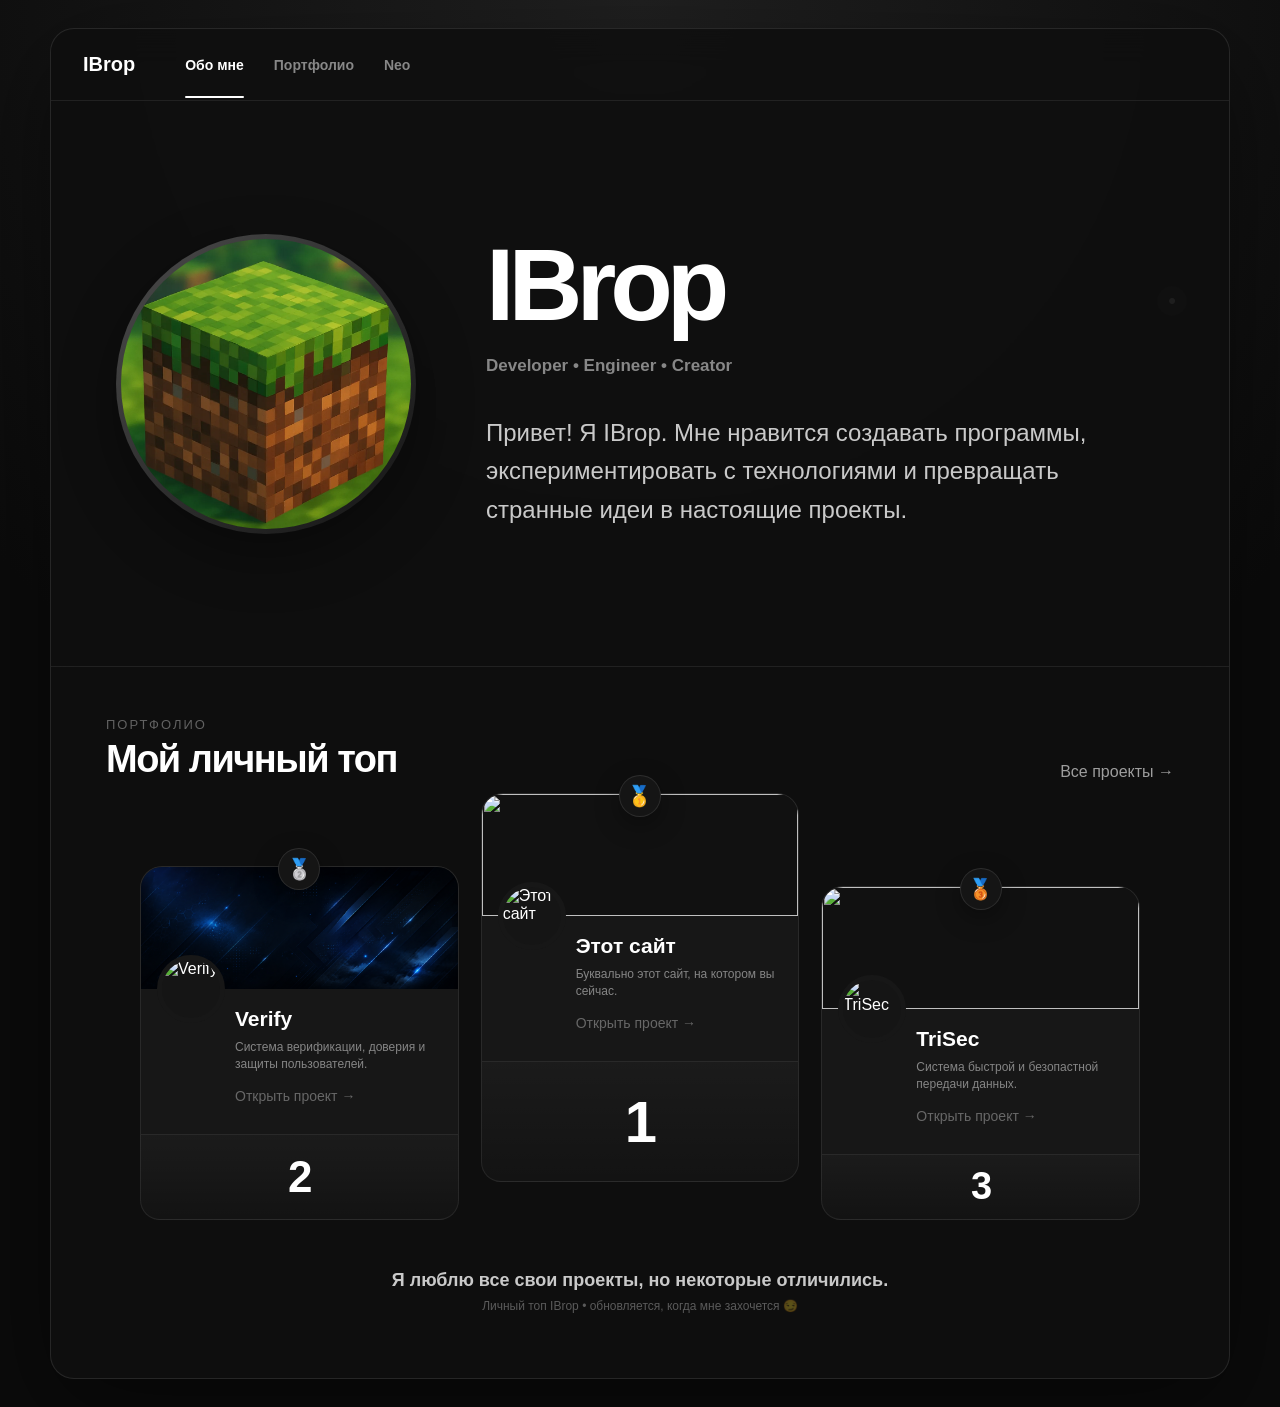
==== commit 47a85450: "Update index.html" ====
--- a/index.html
+++ b/index.html
@@ -8,6 +8,7 @@
     <title>IBrop</title>
 
     <link rel="stylesheet" href="/style.css">
+    <link rel="icon" type="image/png" href="/assets/favicon.png">
 </head>
 
 <body>
--- a/style.css
+++ b/style.css
@@ -38,7 +38,6 @@
 ========================= */
 
 .page {
-
     width:
         min(
             1180px,
@@ -89,7 +88,6 @@
 ========================= */
 
 .navbar {
-
     height: 72px;
 
     display: flex;
@@ -113,30 +111,35 @@
 
 
 .navbar-logo {
-
-    color: #ffffff;
-
-    font-size: 20px;
-
-    font-weight: 800;
-
-    text-decoration: none;
+    color:
+        #ffffff;
+
+    font-size:
+        20px;
+
+    font-weight:
+        800;
+
+    text-decoration:
+        none;
 }
 
 
 .navbar-links {
-
-    display: flex;
-
-    align-items: center;
-
-    gap: 30px;
+    display:
+        flex;
+
+    align-items:
+        center;
+
+    gap:
+        30px;
 }
 
 
 .navbar-links a {
-
-    position: relative;
+    position:
+        relative;
 
     color:
         rgba(
@@ -146,11 +149,14 @@
             0.50
         );
 
-    font-size: 14px;
-
-    font-weight: 600;
-
-    text-decoration: none;
+    font-size:
+        14px;
+
+    font-weight:
+        600;
+
+    text-decoration:
+        none;
 
     transition:
         color .2s;
@@ -158,34 +164,40 @@
 
 
 .navbar-links a:hover {
-
-    color: #ffffff;
+    color:
+        #ffffff;
 }
 
 
 .navbar-links a.active {
-
-    color: #ffffff;
+    color:
+        #ffffff;
 }
 
 
 .navbar-links a.active::after {
-
     content: "";
 
-    position: absolute;
-
-    left: 0;
-
-    right: 0;
-
-    bottom: -25px;
-
-    height: 2px;
-
-    border-radius: 10px;
-
-    background: #ffffff;
+    position:
+        absolute;
+
+    left:
+        0;
+
+    right:
+        0;
+
+    bottom:
+        -25px;
+
+    height:
+        2px;
+
+    border-radius:
+        10px;
+
+    background:
+        #ffffff;
 }
 
 
@@ -194,19 +206,23 @@
 ========================= */
 
 .profile {
-
-    position: relative;
-
-    min-height: 565px;
-
-    display: grid;
+    position:
+        relative;
+
+    min-height:
+        565px;
+
+    display:
+        grid;
 
     grid-template-columns:
         300px 1fr;
 
-    align-items: center;
-
-    gap: 70px;
+    align-items:
+        center;
+
+    gap:
+        70px;
 
     padding:
         65px;
@@ -218,14 +234,17 @@
 ========================= */
 
 .avatar-wrapper {
-
-    width: 300px;
-
-    height: 300px;
-
-    border-radius: 50%;
-
-    padding: 5px;
+    width:
+        300px;
+
+    height:
+        300px;
+
+    border-radius:
+        50%;
+
+    padding:
+        5px;
 
     background:
         linear-gradient(
@@ -256,16 +275,20 @@
 
 
 .avatar {
-
-    display: block;
-
-    width: 100%;
-
-    height: 100%;
-
-    object-fit: cover;
-
-    border-radius: 50%;
+    display:
+        block;
+
+    width:
+        100%;
+
+    height:
+        100%;
+
+    object-fit:
+        cover;
+
+    border-radius:
+        50%;
 
     background:
         linear-gradient(
@@ -281,14 +304,14 @@
 ========================= */
 
 .profile-info {
-
-    max-width: 650px;
+    max-width:
+        650px;
 }
 
 
 .profile-info h1 {
-
-    margin: 0;
+    margin:
+        0;
 
     font-size:
         clamp(
@@ -297,17 +320,20 @@
             110px
         );
 
-    line-height: 0.92;
-
-    letter-spacing: -6px;
-
-    font-weight: 850;
+    line-height:
+        0.92;
+
+    letter-spacing:
+        -6px;
+
+    font-weight:
+        850;
 }
 
 
 .profile-subtitle {
-
-    margin-top: 24px;
+    margin-top:
+        24px;
 
     color:
         rgba(
@@ -317,17 +343,20 @@
             0.50
         );
 
-    font-size: 17px;
-
-    font-weight: 650;
+    font-size:
+        17px;
+
+    font-weight:
+        650;
 }
 
 
 .profile-description {
-
-    margin-top: 38px;
-
-    max-width: 640px;
+    margin-top:
+        38px;
+
+    max-width:
+        640px;
 
     color:
         rgba(
@@ -344,7 +373,8 @@
             24px
         );
 
-    line-height: 1.6;
+    line-height:
+        1.6;
 }
 
 
@@ -353,64 +383,130 @@
 ========================= */
 
 .easter-egg {
-
-    position: absolute;
-
-    /*
-        ЭТО ПОЛОЖЕНИЕ ПАСХАЛКИ.
-
-        Если захочешь двигать —
-        меняй right и top.
-    */
-
-    right: 42px;
-
-    top: 145px;
-
-    z-index: 100;
-}
-
-
-/*
-   Полностью невидимая зона.
-
-   Она существует,
-   но посетитель её не видит.
-*/
-
-.easter-hotspot {
-
-    width: 85px;
-
-    height: 85px;
-
-    background: transparent;
-
-    border: 0;
-
-    cursor: default;
-}
-
-
-/* =========================
-   THOUGHT BUBBLE
-========================= */
+    position:
+        absolute;
+
+    right:
+        42px;
+
+    top:
+        185px;
+
+    z-index:
+        100;
+}
+
+
+.easter-dot {
+    width:
+        30px;
+
+    height:
+        30px;
+
+    display:
+        flex;
+
+    align-items:
+        center;
+
+    justify-content:
+        center;
+
+    padding:
+        0;
+
+    border:
+        none;
+
+    outline:
+        none;
+
+    border-radius:
+        50%;
+
+    background:
+        rgba(
+            255,
+            255,
+            255,
+            0.025
+        );
+
+    color:
+        rgba(
+            255,
+            255,
+            255,
+            0.18
+        );
+
+    font-size:
+        22px;
+
+    line-height:
+        1;
+
+    cursor:
+        pointer;
+
+    opacity:
+        0.35;
+
+    transition:
+        opacity .2s,
+        transform .2s,
+        background .2s,
+        color .2s;
+}
+
+
+.easter-dot:hover {
+    opacity:
+        1;
+
+    color:
+        rgba(
+            255,
+            255,
+            255,
+            0.8
+        );
+
+    background:
+        rgba(
+            255,
+            255,
+            255,
+            0.06
+        );
+
+    transform:
+        scale(1.15);
+}
+
 
 .thought-bubble {
-
-    position: absolute;
-
-    right: 10px;
-
-    top: 65px;
-
-    width: 285px;
-
-    display: flex;
-
-    align-items: flex-start;
-
-    gap: 10px;
+    position:
+        absolute;
+
+    right:
+        0;
+
+    top:
+        45px;
+
+    width:
+        290px;
+
+    display:
+        flex;
+
+    align-items:
+        flex-start;
+
+    gap:
+        10px;
 
     padding:
         16px 18px;
@@ -423,16 +519,18 @@
             0.94
         );
 
-    font-size: 14px;
-
-    line-height: 1.5;
+    font-size:
+        14px;
+
+    line-height:
+        1.5;
 
     background:
         rgba(
             30,
             30,
             30,
-            0.96
+            0.97
         );
 
     border:
@@ -444,7 +542,8 @@
             0.12
         );
 
-    border-radius: 18px;
+    border-radius:
+        18px;
 
     box-shadow:
         0 18px 45px
@@ -458,21 +557,21 @@
     backdrop-filter:
         blur(18px);
 
-
-    /* Скрыто */
-
-    opacity: 0;
-
-    visibility: hidden;
+    opacity:
+        0;
+
+    visibility:
+        hidden;
 
     transform:
-        translateY(-8px)
+        translateY(-6px)
         scale(0.96);
 
     transform-origin:
         top right;
 
-    pointer-events: none;
+    pointer-events:
+        none;
 
     transition:
         opacity .18s ease,
@@ -481,28 +580,31 @@
 }
 
 
-/* ХВОСТ ОБЛАЧКА */
-
 .thought-bubble::before {
-
-    content: "";
-
-    position: absolute;
-
-    top: -7px;
-
-    right: 30px;
-
-    width: 13px;
-
-    height: 13px;
+    content:
+        "";
+
+    position:
+        absolute;
+
+    top:
+        -7px;
+
+    right:
+        10px;
+
+    width:
+        13px;
+
+    height:
+        13px;
 
     background:
         rgba(
             30,
             30,
             30,
-            0.96
+            0.97
         );
 
     border-left:
@@ -529,24 +631,21 @@
 
 
 .thought-icon {
-
-    flex-shrink: 0;
-
-    font-size: 16px;
-}
-
-
-/* ПОКАЗАТЬ */
+    flex-shrink:
+        0;
+}
+
 
 .easter-egg:hover
 .thought-bubble,
 
 .easter-egg.open
 .thought-bubble {
-
-    opacity: 1;
-
-    visibility: visible;
+    opacity:
+        1;
+
+    visibility:
+        visible;
 
     transform:
         translateY(0)
@@ -555,13 +654,12 @@
 
 
 /* =========================
-   PROJECT SECTION
-========================= */
-
-.featured-section {
-
+   PODIUM SECTION
+========================= */
+
+.podium-section {
     padding:
-        45px 55px 60px;
+        50px 55px 65px;
 
     border-top:
         1px solid
@@ -575,8 +673,8 @@
 
 
 .section-header {
-
-    display: flex;
+    display:
+        flex;
 
     justify-content:
         space-between;
@@ -584,15 +682,17 @@
     align-items:
         flex-end;
 
-    gap: 20px;
-
-    margin-bottom: 35px;
+    gap:
+        20px;
+
+    margin-bottom:
+        50px;
 }
 
 
 .section-small {
-
-    margin-bottom: 6px;
+    margin-bottom:
+        6px;
 
     color:
         rgba(
@@ -602,27 +702,30 @@
             0.35
         );
 
-    font-size: 13px;
+    font-size:
+        13px;
 
     text-transform:
         uppercase;
 
-    letter-spacing: 2px;
+    letter-spacing:
+        2px;
 }
 
 
 .section-header h2 {
-
-    margin: 0;
-
-    font-size: 35px;
-
-    letter-spacing: -1px;
+    margin:
+        0;
+
+    font-size:
+        38px;
+
+    letter-spacing:
+        -1.5px;
 }
 
 
 .all-projects-button {
-
     color:
         rgba(
             255,
@@ -631,7 +734,8 @@
             0.6
         );
 
-    text-decoration: none;
+    text-decoration:
+        none;
 
     transition:
         color .2s,
@@ -640,8 +744,8 @@
 
 
 .all-projects-button:hover {
-
-    color: #ffffff;
+    color:
+        #ffffff;
 
     transform:
         translateX(4px);
@@ -649,50 +753,109 @@
 
 
 /* =========================
-   PROJECT GRID
-========================= */
-
-.projects-grid {
-
-    display: grid;
+   PODIUM
+========================= */
+
+.podium {
+    display:
+        grid;
 
     grid-template-columns:
         repeat(
-            4,
-            1fr
-        );
-
-    gap: 20px;
-}
-
-
-/* =========================
-   PROJECT CARD
-========================= */
-
-.project-card {
-
-    position: relative;
-
-    display: block;
-
-    min-height: 300px;
-
-    padding: 18px;
-
-    overflow: hidden;
-
-    color: #ffffff;
-
-    text-decoration: none;
-
-    background:
-        rgba(
-            255,
-            255,
-            255,
-            0.04
-        );
+            3,
+            minmax(0, 1fr)
+        );
+
+    align-items:
+        end;
+
+    gap:
+        22px;
+
+    max-width:
+        1000px;
+
+    margin:
+        0 auto;
+}
+
+
+/* =========================
+   PODIUM ITEM
+========================= */
+
+.podium-item {
+    position:
+        relative;
+
+    display:
+        flex;
+
+    flex-direction:
+        column;
+
+    align-items:
+        stretch;
+
+    transition:
+        transform .25s ease;
+}
+
+
+.podium-item:hover {
+    transform:
+        translateY(-5px);
+}
+
+
+/* 1 место выше */
+
+.podium-item.place-1 {
+    transform:
+        translateY(-38px);
+}
+
+
+.podium-item.place-1:hover {
+    transform:
+        translateY(-46px);
+}
+
+
+/* =========================
+   MEDAL
+========================= */
+
+.podium-medal {
+    position:
+        absolute;
+
+    top:
+        -18px;
+
+    left:
+        50%;
+
+    transform:
+        translateX(-50%);
+
+    z-index:
+        5;
+
+    width:
+        42px;
+
+    height:
+        42px;
+
+    display:
+        flex;
+
+    align-items:
+        center;
+
+    justify-content:
+        center;
 
     border:
         1px solid
@@ -700,120 +863,359 @@
             255,
             255,
             255,
-            0.08
-        );
-
-    border-radius: 20px;
-
-    transition:
-        transform .22s ease,
-        background .22s ease,
-        border-color .22s ease;
-}
-
-
-.project-card:hover {
-
-    transform:
-        translateY(-7px);
-
-    background:
-        rgba(
-            255,
-            255,
-            255,
-            0.07
-        );
-
-    border-color:
-        rgba(
-            255,
-            255,
-            255,
-            0.18
-        );
-}
-
-
-.project-icon {
-
-    width: 100%;
-
-    aspect-ratio: 1;
-
-    object-fit: cover;
-
-    border-radius: 14px;
+            0.1
+        );
+
+    border-radius:
+        50%;
 
     background:
         #151515;
-}
-
-
-.project-info {
-
-    margin-top: 16px;
-}
-
-
-.project-name {
-
-    font-size: 20px;
-
-    font-weight: 750;
-}
-
-
-.project-description {
-
-    margin-top: 6px;
-
-    color:
-        rgba(
-            255,
-            255,
-            255,
-            0.46
-        );
-
-    font-size: 13px;
-
-    line-height: 1.45;
-}
-
-
-.project-status {
-
-    display: inline-flex;
-
-    align-items: center;
-
-    gap: 6px;
-
-    margin-top: 12px;
-
-    color:
-        rgba(
-            255,
-            255,
-            255,
-            0.52
-        );
-
-    font-size: 12px;
-}
-
-
-.status-dot {
-
-    width: 7px;
-
-    height: 7px;
-
-    border-radius: 50%;
+
+    font-size:
+        20px;
+
+    box-shadow:
+        0 8px 25px
+        rgba(
+            0,
+            0,
+            0,
+            0.35
+        );
+}
+
+
+/* =========================
+   PROJECT CARD
+========================= */
+
+.podium-project {
+    display:
+        block;
+
+    overflow:
+        hidden;
+
+    color:
+        #ffffff;
+
+    text-decoration:
+        none;
 
     background:
-        currentColor;
+        rgba(
+            255,
+            255,
+            255,
+            0.04
+        );
+
+    border:
+        1px solid
+        rgba(
+            255,
+            255,
+            255,
+            0.08
+        );
+
+    border-radius:
+        22px 22px 0 0;
+
+    transition:
+        border-color .25s,
+        background .25s;
+}
+
+
+.podium-project:hover {
+    border-color:
+        rgba(
+            255,
+            255,
+            255,
+            0.17
+        );
+
+    background:
+        rgba(
+            255,
+            255,
+            255,
+            0.055
+        );
+}
+
+
+/* =========================
+   BANNER
+========================= */
+
+.podium-banner {
+    width:
+        100%;
+
+    aspect-ratio:
+        2.6 / 1;
+
+    overflow:
+        hidden;
+
+    background:
+        #111111;
+}
+
+
+.podium-banner img {
+    display:
+        block;
+
+    width:
+        100%;
+
+    height:
+        100%;
+
+    object-fit:
+        cover;
+
+    transition:
+        transform .3s ease;
+}
+
+
+.podium-project:hover
+.podium-banner img {
+    transform:
+        scale(1.03);
+}
+
+
+/* =========================
+   PROJECT BODY
+========================= */
+
+.podium-project-body {
+    position:
+        relative;
+
+    min-height:
+        145px;
+
+    padding:
+        18px 18px 20px 94px;
+}
+
+
+.podium-icon {
+    position:
+        absolute;
+
+    left:
+        16px;
+
+    top:
+        -34px;
+
+    width:
+        68px;
+
+    height:
+        68px;
+
+    object-fit:
+        cover;
+
+    border-radius:
+        50%;
+
+    background:
+        #151515;
+
+    border:
+        5px solid
+        #171717;
+}
+
+
+.podium-project-name {
+    font-size:
+        21px;
+
+    font-weight:
+        750;
+
+    line-height:
+        1.15;
+}
+
+
+.podium-project-description {
+    margin-top:
+        8px;
+
+    color:
+        rgba(
+            255,
+            255,
+            255,
+            0.48
+        );
+
+    font-size:
+        12px;
+
+    line-height:
+        1.45;
+}
+
+
+.podium-project-arrow {
+    margin-top:
+        14px;
+
+    color:
+        rgba(
+            255,
+            255,
+            255,
+            0.35
+        );
+
+    font-size:
+        14px;
+}
+
+
+/* =========================
+   PODIUM BASE
+========================= */
+
+.podium-base {
+    display:
+        flex;
+
+    align-items:
+        center;
+
+    justify-content:
+        center;
+
+    font-weight:
+        850;
+
+    letter-spacing:
+        -2px;
+
+    background:
+        linear-gradient(
+            to bottom,
+            rgba(
+                255,
+                255,
+                255,
+                0.055
+            ),
+            rgba(
+                255,
+                255,
+                255,
+                0.025
+            )
+        );
+
+    border:
+        1px solid
+        rgba(
+            255,
+            255,
+            255,
+            0.08
+        );
+
+    border-top:
+        none;
+
+    border-radius:
+        0 0 20px 20px;
+}
+
+
+.place-1
+.podium-base {
+    height:
+        120px;
+
+    font-size:
+        58px;
+}
+
+
+.place-2
+.podium-base {
+    height:
+        85px;
+
+    font-size:
+        44px;
+}
+
+
+.place-3
+.podium-base {
+    height:
+        65px;
+
+    font-size:
+        38px;
+}
+
+
+/* =========================
+   CAPTION
+========================= */
+
+.podium-caption {
+    margin-top:
+        50px;
+
+    text-align:
+        center;
+}
+
+
+.podium-caption-main {
+    color:
+        rgba(
+            255,
+            255,
+            255,
+            0.78
+        );
+
+    font-size:
+        18px;
+
+    font-weight:
+        600;
+}
+
+
+.podium-caption-small {
+    margin-top:
+        8px;
+
+    color:
+        rgba(
+            255,
+            255,
+            255,
+            0.32
+        );
+
+    font-size:
+        12px;
 }
 
 
@@ -822,14 +1224,14 @@
 ========================= */
 
 @media
-(max-width: 1000px) {
+(max-width: 950px) {
 
     .profile {
-
         grid-template-columns:
             240px 1fr;
 
-        gap: 45px;
+        gap:
+            45px;
 
         padding:
             55px 45px;
@@ -837,20 +1239,32 @@
 
 
     .avatar-wrapper {
-
-        width: 240px;
-
-        height: 240px;
-    }
-
-
-    .projects-grid {
-
-        grid-template-columns:
-            repeat(
-                2,
-                1fr
-            );
+        width:
+            240px;
+
+        height:
+            240px;
+    }
+
+
+    .podium {
+        gap:
+            14px;
+    }
+
+
+    .podium-project-body {
+        padding:
+            52px 16px 18px;
+    }
+
+
+    .podium-icon {
+        left:
+            16px;
+
+        top:
+            -32px;
     }
 
 }
@@ -864,7 +1278,6 @@
 (max-width: 750px) {
 
     .page {
-
         width:
             calc(
                 100% - 20px
@@ -879,143 +1292,84 @@
 
 
     .navbar {
-
         padding:
             0 20px;
 
-        gap: 30px;
-
-        overflow-x: auto;
+        gap:
+            30px;
+
+        overflow-x:
+            auto;
     }
 
 
     .profile {
-
         grid-template-columns:
             1fr;
 
-        text-align: center;
+        text-align:
+            center;
 
         padding:
             55px 25px 95px;
 
-        gap: 35px;
+        gap:
+            35px;
     }
 
 
     .avatar-wrapper {
-
-        width: 210px;
-
-        height: 210px;
-
-        margin: auto;
+        width:
+            210px;
+
+        height:
+            210px;
+
+        margin:
+            auto;
     }
 
 
     .profile-info {
-
-        margin: auto;
+        margin:
+            auto;
     }
 
 
     .profile-info h1 {
-
-        letter-spacing: -3px;
+        letter-spacing:
+            -3px;
     }
 
 
     .profile-description {
-
-        margin-left: auto;
-
-        margin-right: auto;
-    }
-
-
-    /*
-       На телефоне пасхалка
-       переносится вниз справа.
-    */
+        margin-left:
+            auto;
+
+        margin-right:
+            auto;
+    }
+
 
     .easter-egg {
-
-        top: auto;
-
-        right: 20px;
-
-        bottom: 18px;
-    }
-
-
-    .easter-hotspot {
-
-        width: 60px;
-
-        height: 60px;
-    }
-
-
-    .thought-bubble {
-
-        top: auto;
-
-        right: 0;
-
-        bottom: 65px;
-
-        width:
-            min(
-                285px,
-                calc(
-                    100vw - 60px
-                )
-            );
-
-        transform-origin:
-            bottom right;
-    }
-
-
-    .thought-bubble::before {
-
-        top: auto;
-
-        bottom: -7px;
-
-        border-top: 0;
-
-        border-left: 0;
-
-        border-right:
-            1px solid
-            rgba(
-                255,
-                255,
-                255,
-                0.12
-            );
-
-        border-bottom:
-            1px solid
-            rgba(
-                255,
-                255,
-                255,
-                0.12
-            );
-    }
-
-
-    .featured-section {
-
+        top:
+            auto;
+
+        right:
+            20px;
+
+        bottom:
+            18px;
+    }
+
+
+    .podium-section {
         padding:
-            40px 25px;
+            42px 22px 55px;
     }
 
 
     .section-header {
-
         align-items:
             flex-start;
 
@@ -1023,6 +1377,60 @@
             column;
     }
 
+
+    /*
+        На телефоне пьедестал
+        становится вертикальным.
+    */
+
+    .podium {
+        grid-template-columns:
+            1fr;
+
+        gap:
+            24px;
+
+        max-width:
+            390px;
+    }
+
+
+    .podium-item.place-1 {
+        order:
+            1;
+
+        transform:
+            none;
+    }
+
+
+    .podium-item.place-2 {
+        order:
+            2;
+    }
+
+
+    .podium-item.place-3 {
+        order:
+            3;
+    }
+
+
+    .podium-item.place-1:hover,
+    .podium-item:hover {
+        transform:
+            translateY(-4px);
+    }
+
+
+    .podium-base {
+        height:
+            65px !important;
+
+        font-size:
+            34px !important;
+    }
+
 }
 
 
@@ -1034,26 +1442,20 @@
 (max-width: 520px) {
 
     .navbar-logo {
-
-        display: none;
+        display:
+            none;
     }
 
 
     .navbar {
-
-        justify-content: center;
+        justify-content:
+            center;
     }
 
 
     .navbar-links {
-
-        gap: 22px;
-    }
-
-
-    .projects-grid {
-
-        grid-template-columns: 1fr;
-    }
-
-}
+        gap:
+            22px;
+    }
+
+}
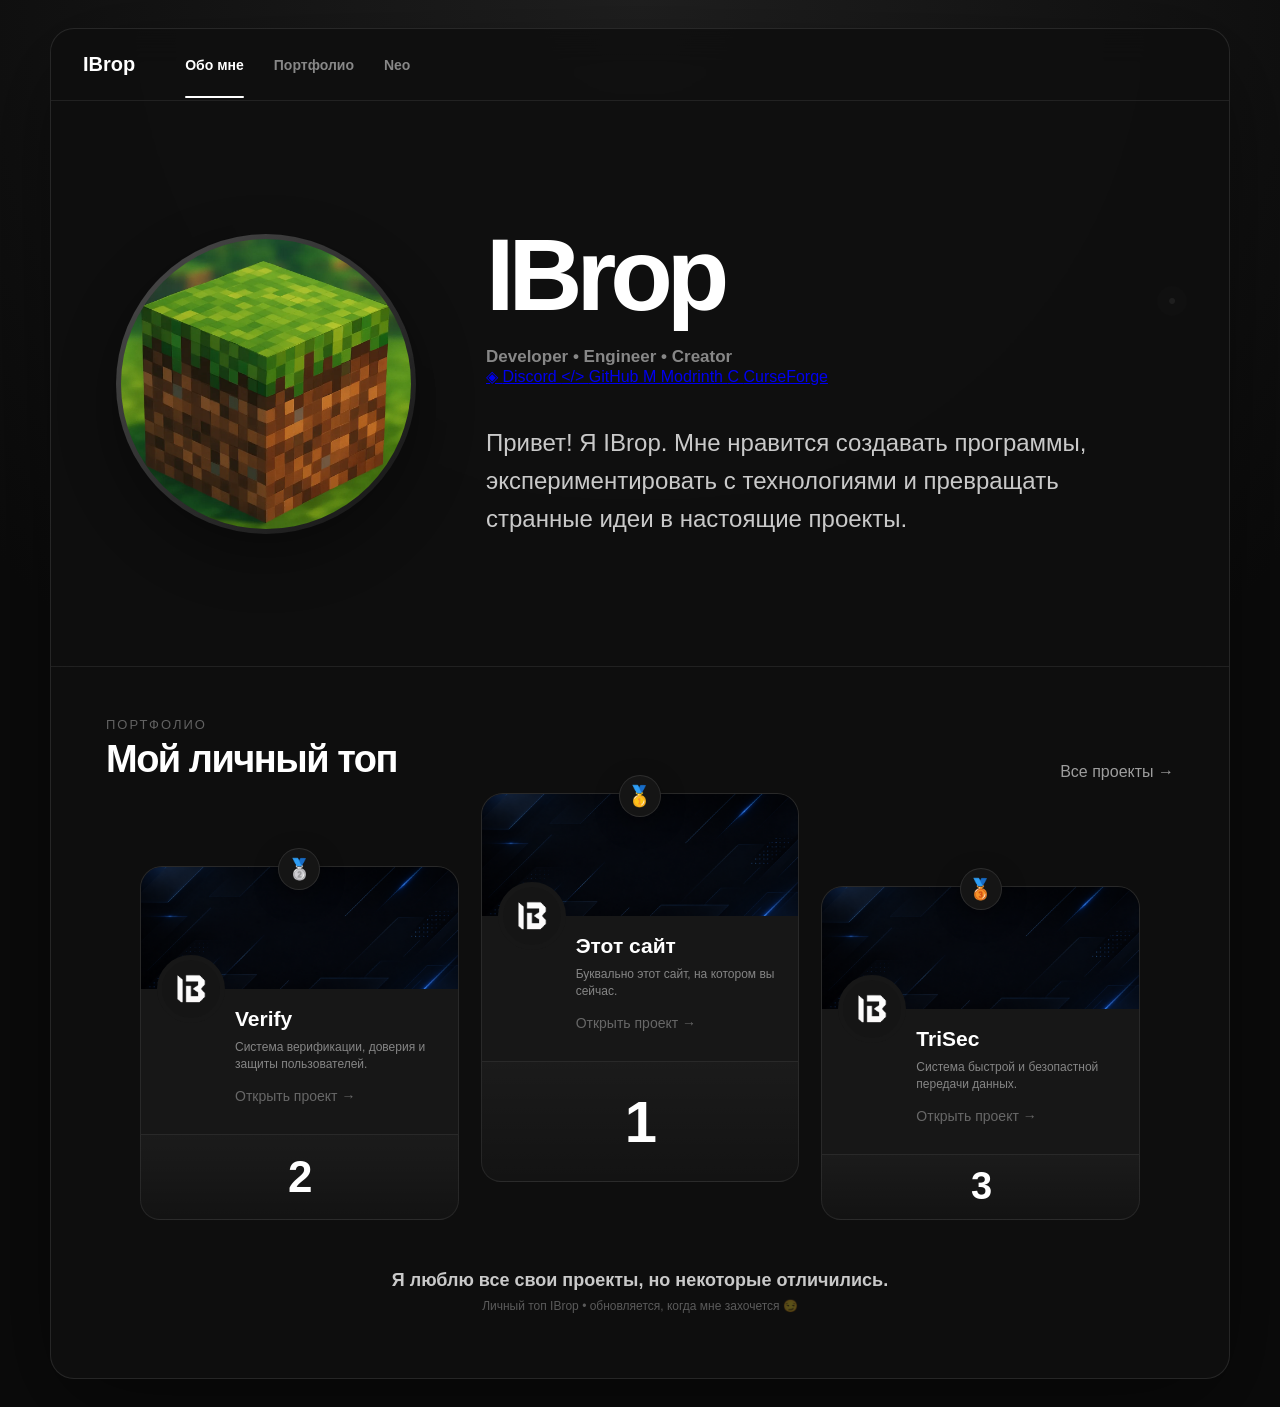
==== commit 050e9292: "Update index.html" ====
--- a/index.html
+++ b/index.html
@@ -7,8 +7,9 @@
 
     <title>IBrop</title>
 
+    <link rel="icon" type="image/png" href="/assets/favicon.png">
+
     <link rel="stylesheet" href="/style.css">
-    <link rel="icon" type="image/png" href="/assets/favicon.png">
 </head>
 
 <body>
@@ -74,12 +75,86 @@
                     IBrop
                 </h1>
 
+
                 <div
                     id="profile-subtitle"
                     class="profile-subtitle"
                 >
                     Developer • Engineer • Creator
                 </div>
+
+
+                <!-- =========================
+                     SOCIAL LINKS
+                ========================== -->
+
+                <div class="social-links">
+
+                    <a
+                        class="social-link"
+                        href="https://discord.com/users/1145659608271171685"
+                        target="_blank"
+                        rel="noopener noreferrer"
+                    >
+                        <span class="social-icon">
+                            ◈
+                        </span>
+
+                        <span>
+                            Discord
+                        </span>
+                    </a>
+
+
+                    <a
+                        class="social-link"
+                        href="https://github.com/IBrop"
+                        target="_blank"
+                        rel="noopener noreferrer"
+                    >
+                        <span class="social-icon">
+                            &lt;/&gt;
+                        </span>
+
+                        <span>
+                            GitHub
+                        </span>
+                    </a>
+
+
+                    <a
+                        class="social-link"
+                        href="https://modrinth.com/user/ibrop.dev"
+                        target="_blank"
+                        rel="noopener noreferrer"
+                    >
+                        <span class="social-icon">
+                            M
+                        </span>
+
+                        <span>
+                            Modrinth
+                        </span>
+                    </a>
+
+
+                    <a
+                        class="social-link"
+                        href="https://www.curseforge.com/members/ibrop/projects"
+                        target="_blank"
+                        rel="noopener noreferrer"
+                    >
+                        <span class="social-icon">
+                            C
+                        </span>
+
+                        <span>
+                            CurseForge
+                        </span>
+                    </a>
+
+                </div>
+
 
                 <div
                     id="profile-description"
@@ -110,6 +185,7 @@
                     •
                 </button>
 
+
                 <div class="thought-bubble">
 
                     <span class="thought-icon">
@@ -163,9 +239,6 @@
                 id="podium"
                 class="podium"
             >
-
-                <!-- JS сам вставит 2 / 1 / 3 -->
-
             </div>
 
 
